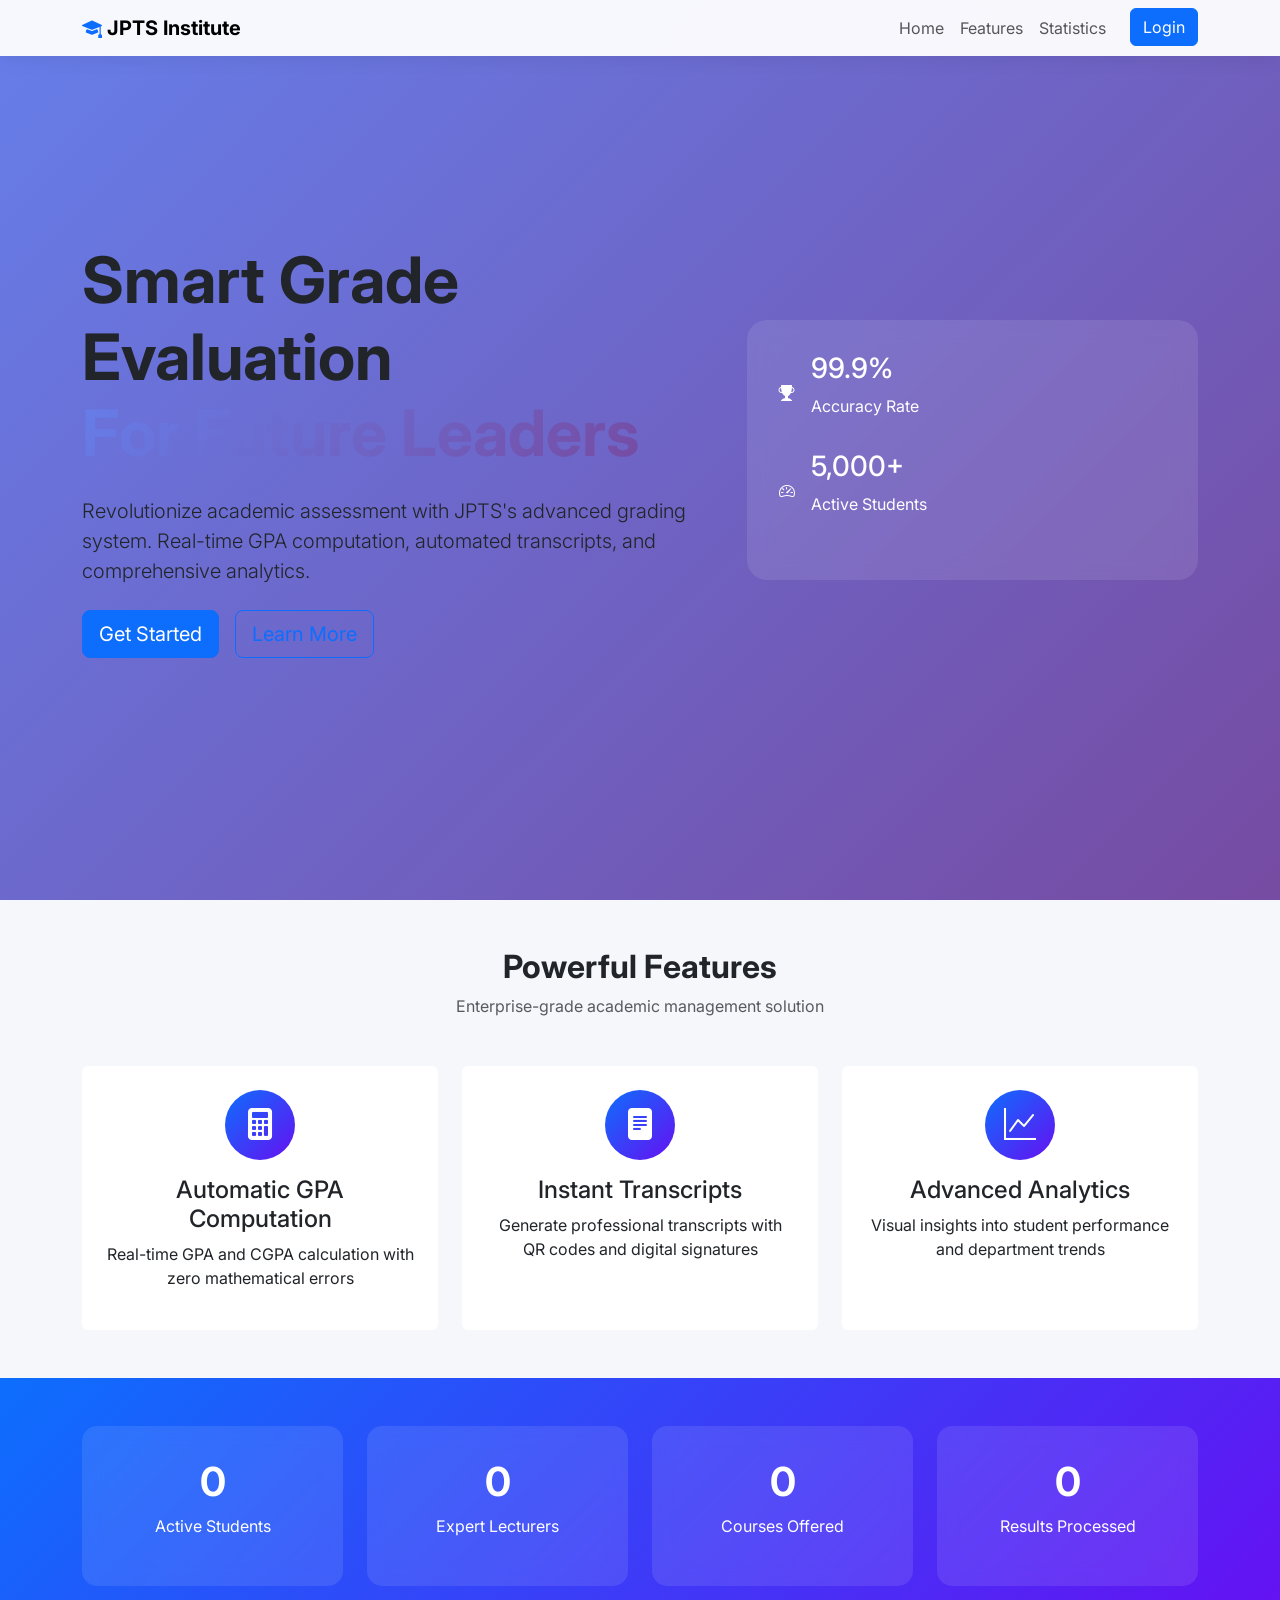
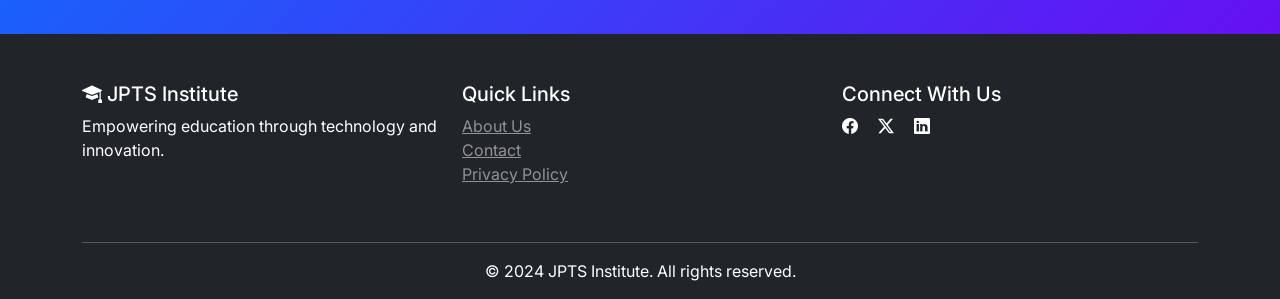
==== index.html @ 9be3a0a1 "grade evaluation System" ====
<!-- index.html - Landing Page -->
<!DOCTYPE html>
<html lang="en">
<head>
    <meta charset="UTF-8">
    <meta name="viewport" content="width=device-width, initial-scale=1.0, user-scalable=yes">
    <title>JPTS Institute | Academic Excellence</title>
    <link href="https://cdn.jsdelivr.net/npm/bootstrap@5.3.0/dist/css/bootstrap.min.css" rel="stylesheet">
    <link rel="stylesheet" href="https://cdn.jsdelivr.net/npm/bootstrap-icons@1.11.1/font/bootstrap-icons.css">
    <link href="https://fonts.googleapis.com/css2?family=Inter:wght@300;400;500;600;700;800&display=swap" rel="stylesheet">
    <link rel="stylesheet" href="assets/css/style.css">
</head>
<body>
    <!-- Navigation -->
    <nav class="navbar navbar-expand-lg fixed-top glass-nav">
        <div class="container">
            <a class="navbar-brand" href="index.html">
                <i class="bi bi-mortarboard-fill text-primary"></i>
                <span class="fw-bold">JPTS Institute</span>
            </a>
            <button class="navbar-toggler" type="button" data-bs-toggle="collapse" data-bs-target="#navbarNav">
                <span class="navbar-toggler-icon"></span>
            </button>
            <div class="collapse navbar-collapse" id="navbarNav">
                <ul class="navbar-nav ms-auto">
                    <li class="nav-item"><a class="nav-link" href="#home">Home</a></li>
                    <li class="nav-item"><a class="nav-link" href="#features">Features</a></li>
                    <li class="nav-item"><a class="nav-link" href="#stats">Statistics</a></li>
                    <li class="nav-item"><a class="btn btn-primary ms-lg-3" href="login.html">Login</a></li>
                </ul>
            </div>
        </div>
    </nav>

    <!-- Hero Section -->
    <section id="home" class="hero-section">
        <div class="container">
            <div class="row min-vh-100 align-items-center">
                <div class="col-lg-7 fade-in-up">
                    <h1 class="display-3 fw-bold mb-4">Smart Grade Evaluation<br><span class="text-gradient">For Future Leaders</span></h1>
                    <p class="lead mb-4">Revolutionize academic assessment with JPTS's advanced grading system. Real-time GPA computation, automated transcripts, and comprehensive analytics.</p>
                    <div class="d-flex gap-3">
                        <a href="login.html" class="btn btn-primary btn-lg">Get Started</a>
                        <button class="btn btn-outline-primary btn-lg" onclick="scrollToFeatures()">Learn More</button>
                    </div>
                </div>
                <div class="col-lg-5 fade-in-up">
                    <div class="hero-stats-card">
                        <div class="stat-item">
                            <i class="bi bi-trophy-fill"></i>
                            <div>
                                <h3>99.9%</h3>
                                <p>Accuracy Rate</p>
                            </div>
                        </div>
                        <div class="stat-item">
                            <i class="bi bi-speedometer2"></i>
                            <div>
                                <h3>5,000+</h3>
                                <p>Active Students</p>
                            </div>
                        </div>
                    </div>
                </div>
            </div>
        </div>
    </section>

    <!-- Features Section -->
    <section id="features" class="features-section py-5">
        <div class="container">
            <div class="text-center mb-5">
                <h2 class="fw-bold">Powerful Features</h2>
                <p class="text-muted">Enterprise-grade academic management solution</p>
            </div>
            <div class="row g-4">
                <div class="col-md-4 feature-card">
                    <div class="card h-100 border-0 shadow-hover">
                        <div class="card-body text-center p-4">
                            <div class="feature-icon"><i class="bi bi-calculator-fill"></i></div>
                            <h4>Automatic GPA Computation</h4>
                            <p>Real-time GPA and CGPA calculation with zero mathematical errors</p>
                        </div>
                    </div>
                </div>
                <div class="col-md-4 feature-card">
                    <div class="card h-100 border-0 shadow-hover">
                        <div class="card-body text-center p-4">
                            <div class="feature-icon"><i class="bi bi-file-text-fill"></i></div>
                            <h4>Instant Transcripts</h4>
                            <p>Generate professional transcripts with QR codes and digital signatures</p>
                        </div>
                    </div>
                </div>
                <div class="col-md-4 feature-card">
                    <div class="card h-100 border-0 shadow-hover">
                        <div class="card-body text-center p-4">
                            <div class="feature-icon"><i class="bi bi-graph-up"></i></div>
                            <h4>Advanced Analytics</h4>
                            <p>Visual insights into student performance and department trends</p>
                        </div>
                    </div>
                </div>
            </div>
        </div>
    </section>

    <!-- Statistics Section -->
    <section id="stats" class="stats-section py-5">
        <div class="container">
            <div class="row g-4 text-center">
                <div class="col-md-3">
                    <div class="stat-card">
                        <h3 class="counter" data-target="5000">0</h3>
                        <p>Active Students</p>
                    </div>
                </div>
                <div class="col-md-3">
                    <div class="stat-card">
                        <h3 class="counter" data-target="150">0</h3>
                        <p>Expert Lecturers</p>
                    </div>
                </div>
                <div class="col-md-3">
                    <div class="stat-card">
                        <h3 class="counter" data-target="200">0</h3>
                        <p>Courses Offered</p>
                    </div>
                </div>
                <div class="col-md-3">
                    <div class="stat-card">
                        <h3 class="counter" data-target="15000">0</h3>
                        <p>Results Processed</p>
                    </div>
                </div>
            </div>
        </div>
    </section>

    <!-- Footer -->
    <footer class="footer bg-dark text-white pt-5 pb-3">
        <div class="container">
            <div class="row">
                <div class="col-md-4 mb-4">
                    <h5><i class="bi bi-mortarboard-fill"></i> JPTS Institute</h5>
                    <p>Empowering education through technology and innovation.</p>
                </div>
                <div class="col-md-4 mb-4">
                    <h5>Quick Links</h5>
                    <ul class="list-unstyled">
                        <li><a href="#" class="text-white-50">About Us</a></li>
                        <li><a href="#" class="text-white-50">Contact</a></li>
                        <li><a href="#" class="text-white-50">Privacy Policy</a></li>
                    </ul>
                </div>
                <div class="col-md-4 mb-4">
                    <h5>Connect With Us</h5>
                    <div class="social-icons">
                        <a href="#" class="text-white me-3"><i class="bi bi-facebook"></i></a>
                        <a href="#" class="text-white me-3"><i class="bi bi-twitter-x"></i></a>
                        <a href="#" class="text-white me-3"><i class="bi bi-linkedin"></i></a>
                    </div>
                </div>
            </div>
            <hr class="bg-white-50">
            <div class="text-center">
                <p class="mb-0">&copy; 2024 JPTS Institute. All rights reserved.</p>
            </div>
        </div>
    </footer>

    <script src="https://cdn.jsdelivr.net/npm/bootstrap@5.3.0/dist/js/bootstrap.bundle.min.js"></script>
    <script src="assets/js/storage.js"></script>
    <script src="assets/js/app.js"></script>
</body>
</html>
---- assets/css/style.css ----
/* assets/css/style.css */
:root {
    --primary-color: #0d6efd;
    --secondary-color: #6610f2;
    --accent-color: #20c997;
    --danger-color: #dc3545;
    --bg-light: #f5f7fb;
    --card-bg: #ffffff;
    --text-primary: #212529;
    --text-muted: #6c757d;
    --sidebar-width: 260px;
    --sidebar-collapsed-width: 70px;
    --transition-speed: 0.3s;
}

[data-theme="dark"] {
    --bg-light: #1a1a2e;
    --card-bg: #16213e;
    --text-primary: #ffffff;
    --text-muted: #a0a0a0;
}

* {
    margin: 0;
    padding: 0;
    box-sizing: border-box;
}

body {
    font-family: 'Inter', sans-serif;
    background: var(--bg-light);
    color: var(--text-primary);
    transition: background var(--transition-speed);
}

/* Glassmorphism */
.glass-nav {
    background: rgba(255, 255, 255, 0.95);
    backdrop-filter: blur(10px);
    box-shadow: 0 2px 20px rgba(0, 0, 0, 0.08);
}

[data-theme="dark"] .glass-nav {
    background: rgba(22, 33, 62, 0.95);
}

/* Hero Section */
.hero-section {
    position: relative;
    overflow: hidden;
    background: linear-gradient(135deg, #667eea 0%, #764ba2 100%);
    min-height: 100vh;
    display: flex;
    align-items: center;
}

.text-gradient {
    background: linear-gradient(135deg, #667eea 0%, #764ba2 100%);
    -webkit-background-clip: text;
    -webkit-text-fill-color: transparent;
    background-clip: text;
}

.hero-stats-card {
    background: rgba(255, 255, 255, 0.1);
    backdrop-filter: blur(10px);
    border-radius: 20px;
    padding: 2rem;
}

.stat-item {
    display: flex;
    align-items: center;
    gap: 1rem;
    margin-bottom: 1rem;
    color: white;
}

/* Feature Cards */
.feature-card {
    opacity: 0;
    transform: translateY(30px);
    animation: fadeInUp 0.6s forwards;
}

.feature-card:nth-child(1) { animation-delay: 0.1s; }
.feature-card:nth-child(2) { animation-delay: 0.2s; }
.feature-card:nth-child(3) { animation-delay: 0.3s; }

@keyframes fadeInUp {
    to {
        opacity: 1;
        transform: translateY(0);
    }
}

.feature-icon {
    width: 70px;
    height: 70px;
    margin: 0 auto 1rem;
    background: linear-gradient(135deg, var(--primary-color), var(--secondary-color));
    border-radius: 50%;
    display: flex;
    align-items: center;
    justify-content: center;
}

.feature-icon i {
    font-size: 2rem;
    color: white;
}

.shadow-hover {
    transition: transform 0.3s, box-shadow 0.3s;
}

.shadow-hover:hover {
    transform: translateY(-5px);
    box-shadow: 0 10px 30px rgba(0, 0, 0, 0.15);
}

/* Statistics */
.stats-section {
    background: linear-gradient(135deg, var(--primary-color), var(--secondary-color));
    color: white;
}

.stat-card {
    text-align: center;
    padding: 2rem;
    background: rgba(255, 255, 255, 0.1);
    border-radius: 15px;
    backdrop-filter: blur(10px);
}

.stat-card h3 {
    font-size: 2.5rem;
    font-weight: bold;
    margin-bottom: 0.5rem;
}

/* Auth Pages */
.auth-body {
    background: linear-gradient(135deg, #667eea 0%, #764ba2 100%);
    min-height: 100vh;
    display: flex;
    align-items: center;
    justify-content: center;
}

.auth-container {
    width: 100%;
    max-width: 450px;
    padding: 1rem;
    animation: fadeInUp 0.6s;
}

/* Dashboard Layout */
.dashboard-wrapper {
    display: flex;
    min-height: 100vh;
}

.sidebar {
    width: var(--sidebar-width);
    background: var(--card-bg);
    box-shadow: 2px 0 10px rgba(0, 0, 0, 0.05);
    transition: width var(--transition-speed);
    position: fixed;
    height: 100vh;
    overflow-y: auto;
    z-index: 1000;
}

.sidebar.collapsed {
    width: var(--sidebar-collapsed-width);
}

.sidebar-header {
    padding: 1.5rem;
    text-align: center;
    border-bottom: 1px solid rgba(0, 0, 0, 0.1);
}

.sidebar-nav {
    list-style: none;
    padding: 1rem 0;
}

.sidebar-nav .nav-link {
    display: flex;
    align-items: center;
    padding: 0.75rem 1.5rem;
    color: var(--text-primary);
    text-decoration: none;
    transition: all 0.3s;
}

.sidebar-nav .nav-link i {
    width: 24px;
    margin-right: 12px;
}

.sidebar-nav .nav-link:hover,
.sidebar-nav .nav-link.active {
    background: linear-gradient(90deg, rgba(13, 110, 253, 0.1), transparent);
    color: var(--primary-color);
}

.sidebar.collapsed .sidebar-nav .nav-link span {
    display: none;
}

.main-content {
    flex: 1;
    margin-left: var(--sidebar-width);
    transition: margin-left var(--transition-speed);
}

.sidebar.collapsed + .main-content {
    margin-left: var(--sidebar-collapsed-width);
}

.topbar {
    position: sticky;
    top: 0;
    padding: 1rem 2rem;
    background: var(--card-bg);
    box-shadow: 0 2px 10px rgba(0, 0, 0, 0.05);
    z-index: 999;
}

.sidebar-toggle {
    background: none;
    border: none;
    font-size: 1.5rem;
    cursor: pointer;
    color: var(--text-primary);
}

/* Cards */
.dashboard-card {
    background: var(--card-bg);
    border-radius: 15px;
    padding: 1.5rem;
    margin-bottom: 1rem;
    box-shadow: 0 2px 10px rgba(0, 0, 0, 0.05);
    transition: transform 0.3s;
}

.dashboard-card:hover {
    transform: translateY(-5px);
}

.stat-card-dashboard {
    text-align: center;
    padding: 1.5rem;
}

.stat-value {
    font-size: 2rem;
    font-weight: bold;
    color: var(--primary-color);
}

/* Tables */
.table-responsive {
    background: var(--card-bg);
    border-radius: 15px;
    padding: 1rem;
}

.table {
    margin-bottom: 0;
}

.table th {
    border-top: none;
    font-weight: 600;
    color: var(--text-muted);
}

/* Notifications */
.notification-badge {
    position: absolute;
    top: -5px;
    right: -5px;
    background: var(--danger-color);
    color: white;
    border-radius: 50%;
    padding: 2px 6px;
    font-size: 10px;
}

.notifications-dropdown {
    width: 300px;
    max-height: 400px;
    overflow-y: auto;
}

/* Animations */
@keyframes slideIn {
    from {
        opacity: 0;
        transform: translateX(-20px);
    }
    to {
        opacity: 1;
        transform: translateX(0);
    }
}

.fade-in {
    animation: fadeIn 0.5s;
}

@keyframes fadeIn {
    from { opacity: 0; }
    to { opacity: 1; }
}

/* Responsive */
@media (max-width: 768px) {
    .sidebar {
        transform: translateX(-100%);
    }
    
    .sidebar.show {
        transform: translateX(0);
    }
    
    .main-content {
        margin-left: 0;
    }
    
    .hero-section h1 {
        font-size: 2rem;
    }
}

/* Print Styles */
@media print {
    .sidebar, .topbar, .card-footer, .btn {
        display: none !important;
    }
    
    .main-content {
        margin-left: 0;
        padding: 0;
    }
    
    .card {
        box-shadow: none;
        border: none;
    }
}

/* Loading Spinner */
.spinner-overlay {
    position: fixed;
    top: 0;
    left: 0;
    width: 100%;
    height: 100%;
    background: rgba(0, 0, 0, 0.5);
    display: flex;
    align-items: center;
    justify-content: center;
    z-index: 9999;
}

/* Toast Notifications */
.toast-container {
    position: fixed;
    top: 20px;
    right: 20px;
    z-index: 9999;
}

.custom-toast {
    background: white;
    border-radius: 10px;
    padding: 1rem;
    margin-bottom: 0.5rem;
    box-shadow: 0 5px 15px rgba(0, 0, 0, 0.2);
    animation: slideInRight 0.3s;
}

@keyframes slideInRight {
    from {
        transform: translateX(100%);
        opacity: 0;
    }
    to {
        transform: translateX(0);
        opacity: 1;
    }
}
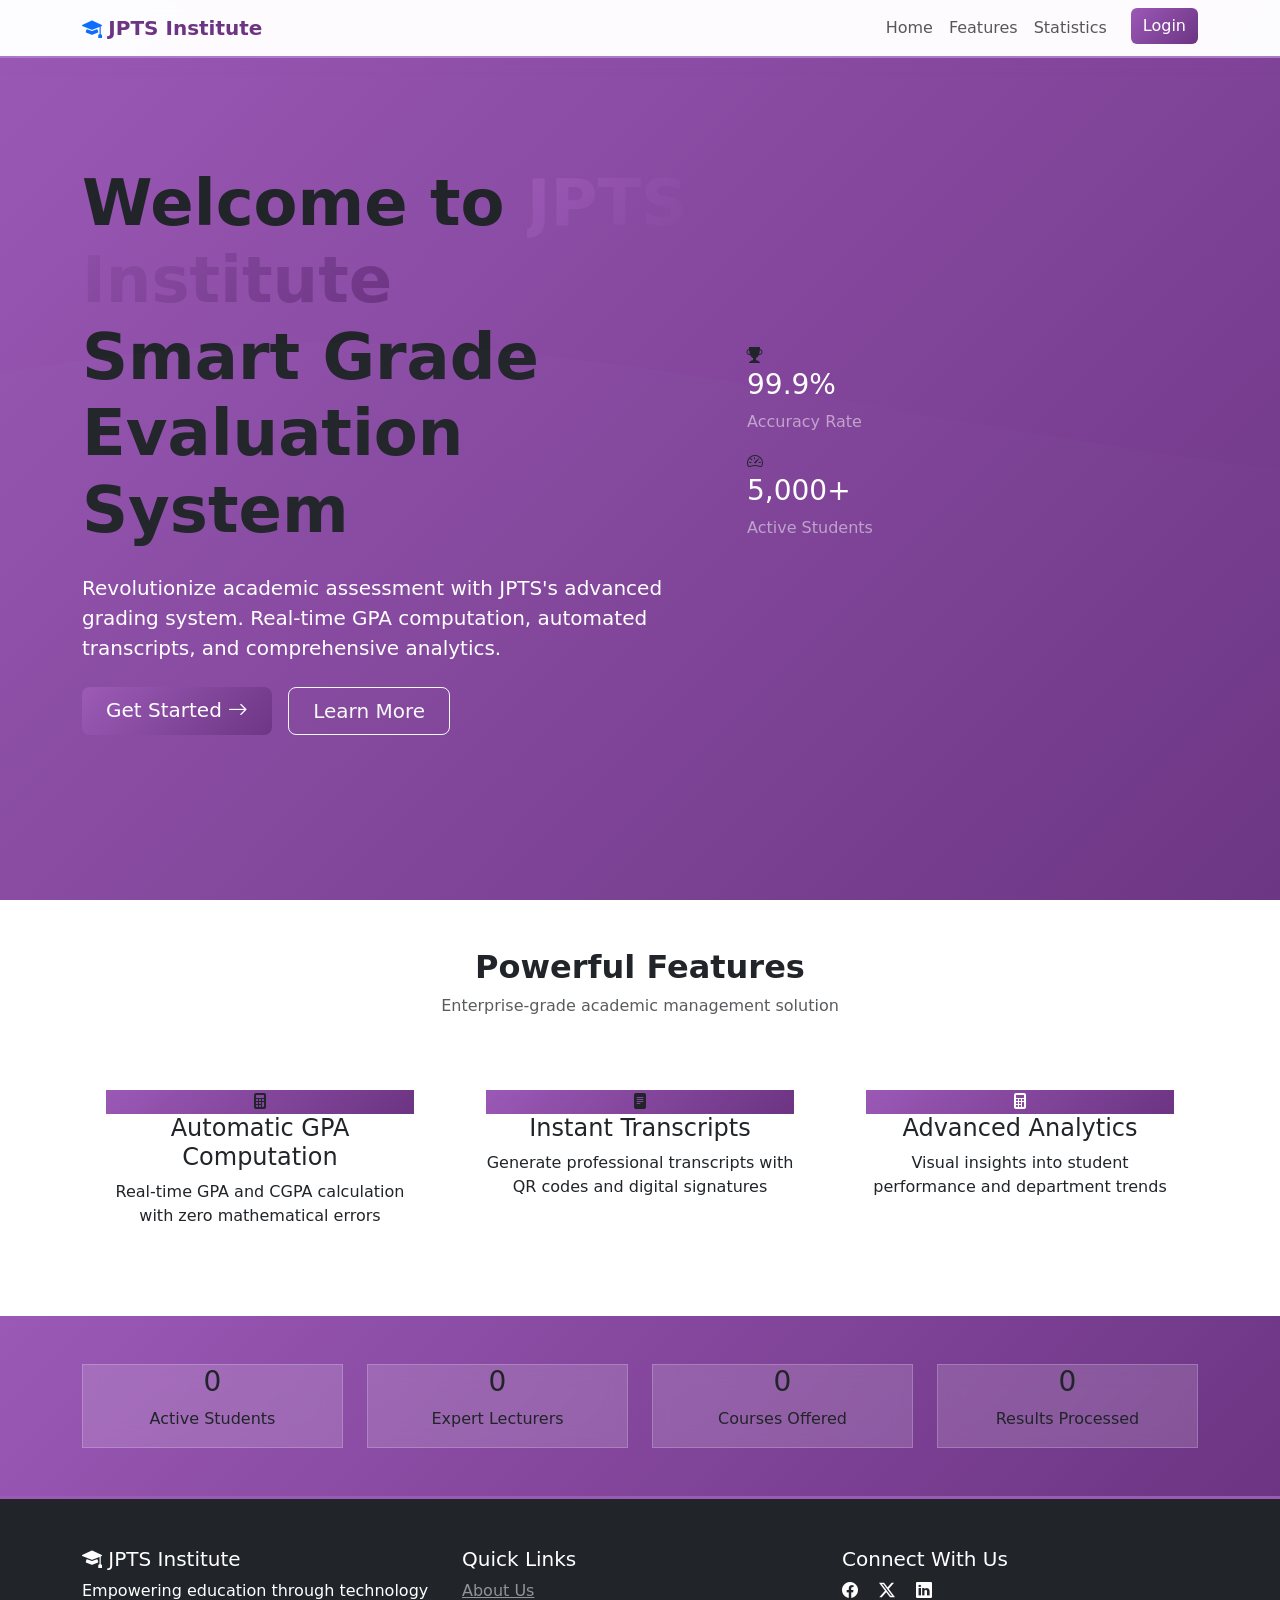
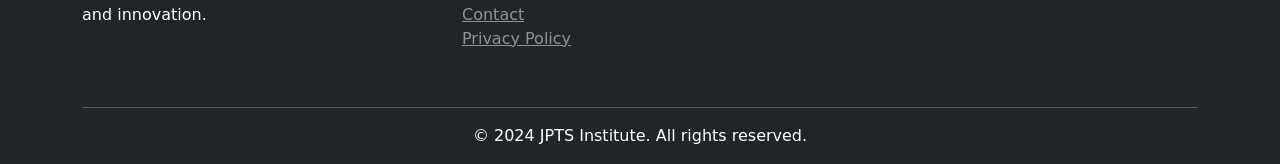
==== commit b43f56b9: "fixed authentication auto logout" ====
--- a/index.html
+++ b/index.html
@@ -4,6 +4,10 @@
 <head>
     <meta charset="UTF-8">
     <meta name="viewport" content="width=device-width, initial-scale=1.0, user-scalable=yes">
+    <!-- Prevent bfcache issues -->
+    <meta http-equiv="Cache-Control" content="no-cache, no-store, must-revalidate">
+    <meta http-equiv="Pragma" content="no-cache">
+    <meta http-equiv="Expires" content="0">
     <title>JPTS Institute | Academic Excellence</title>
     <link href="https://cdn.jsdelivr.net/npm/bootstrap@5.3.0/dist/css/bootstrap.min.css" rel="stylesheet">
     <link rel="stylesheet" href="https://cdn.jsdelivr.net/npm/bootstrap-icons@1.11.1/font/bootstrap-icons.css">
@@ -37,11 +41,11 @@
         <div class="container">
             <div class="row min-vh-100 align-items-center">
                 <div class="col-lg-7 fade-in-up">
-                    <h1 class="display-3 fw-bold mb-4">Smart Grade Evaluation<br><span class="text-gradient">For Future Leaders</span></h1>
-                    <p class="lead mb-4">Revolutionize academic assessment with JPTS's advanced grading system. Real-time GPA computation, automated transcripts, and comprehensive analytics.</p>
+                    <h1 class="display-3 fw-bold mb-4">Welcome to <span class="text-gradient">JPTS Institute</span><br>Smart Grade Evaluation System</h1>
+                    <p class="lead mb-4 text-white">Revolutionize academic assessment with JPTS's advanced grading system. Real-time GPA computation, automated transcripts, and comprehensive analytics.</p>
                     <div class="d-flex gap-3">
-                        <a href="login.html" class="btn btn-primary btn-lg">Get Started</a>
-                        <button class="btn btn-outline-primary btn-lg" onclick="scrollToFeatures()">Learn More</button>
+                        <a href="login.html" class="btn btn-primary btn-lg px-4">Get Started <i class="bi bi-arrow-right"></i></a>
+                        <button class="btn btn-outline-light btn-lg px-4" onclick="scrollToFeatures()">Learn More</button>
                     </div>
                 </div>
                 <div class="col-lg-5 fade-in-up">
@@ -49,15 +53,15 @@
                         <div class="stat-item">
                             <i class="bi bi-trophy-fill"></i>
                             <div>
-                                <h3>99.9%</h3>
-                                <p>Accuracy Rate</p>
+                                <h3 class="text-white">99.9%</h3>
+                                <p class="text-white-50">Accuracy Rate</p>
                             </div>
                         </div>
                         <div class="stat-item">
                             <i class="bi bi-speedometer2"></i>
                             <div>
-                                <h3>5,000+</h3>
-                                <p>Active Students</p>
+                                <h3 class="text-white">5,000+</h3>
+                                <p class="text-white-50">Active Students</p>
                             </div>
                         </div>
                     </div>
@@ -65,6 +69,7 @@
             </div>
         </div>
     </section>
+
 
     <!-- Features Section -->
     <section id="features" class="features-section py-5">
@@ -95,7 +100,9 @@
                 <div class="col-md-4 feature-card">
                     <div class="card h-100 border-0 shadow-hover">
                         <div class="card-body text-center p-4">
-                            <div class="feature-icon"><i class="bi bi-graph-up"></i></div>
+                            <div class="feature-icon">
+                                <i class="bi bi-calculator-fill text-white"></i>
+                            </div>
                             <h4>Advanced Analytics</h4>
                             <p>Visual insights into student performance and department trends</p>
                         </div>
--- a/assets/css/style.css
+++ b/assets/css/style.css
@@ -1,398 +1,249 @@
-/* assets/css/style.css */
+/* assets/css/style.css - UPDATED with Purple/Lilac theme */
 :root {
-    --primary-color: #0d6efd;
-    --secondary-color: #6610f2;
-    --accent-color: #20c997;
-    --danger-color: #dc3545;
-    --bg-light: #f5f7fb;
+    /* School Colors: Purple/Lilac Primary */
+    --primary-color: #9b59b6;  /* Rich purple */
+    --primary-light: #af7ac5;   /* Light lilac */
+    --primary-dark: #6c3483;    /* Deep purple */
+    --secondary-color: #8e44ad; /* Medium purple */
+    --accent-color: #d2b4de;    /* Soft lilac */
+    --danger-color: #e74c3c;
+    --success-color: #2ecc71;
+    --warning-color: #f39c12;
+    --info-color: #3498db;
+    
+    /* School Colors: White & Black */
+    --bg-light: #ffffff;        /* White background */
+    --bg-dark: #000000;         /* Black for accents */
     --card-bg: #ffffff;
-    --text-primary: #212529;
-    --text-muted: #6c757d;
+    --text-primary: #2c3e50;    /* Dark gray (almost black) */
+    --text-muted: #7f8c8d;
+    --text-light: #ffffff;
+    
     --sidebar-width: 260px;
     --sidebar-collapsed-width: 70px;
     --transition-speed: 0.3s;
+    
+    /* Purple gradient */
+    --gradient-primary: linear-gradient(135deg, #9b59b6 0%, #6c3483 100%);
+    --gradient-lilac: linear-gradient(135deg, #af7ac5 0%, #9b59b6 100%);
 }
 
 [data-theme="dark"] {
-    --bg-light: #1a1a2e;
-    --card-bg: #16213e;
+    --bg-light: #1a1a1a;        /* Dark background */
+    --card-bg: #2d2d2d;
     --text-primary: #ffffff;
-    --text-muted: #a0a0a0;
-}
-
-* {
-    margin: 0;
-    padding: 0;
-    box-sizing: border-box;
-}
-
-body {
-    font-family: 'Inter', sans-serif;
-    background: var(--bg-light);
-    color: var(--text-primary);
-    transition: background var(--transition-speed);
-}
-
-/* Glassmorphism */
-.glass-nav {
-    background: rgba(255, 255, 255, 0.95);
-    backdrop-filter: blur(10px);
-    box-shadow: 0 2px 20px rgba(0, 0, 0, 0.08);
-}
-
-[data-theme="dark"] .glass-nav {
-    background: rgba(22, 33, 62, 0.95);
-}
-
-/* Hero Section */
-.hero-section {
-    position: relative;
-    overflow: hidden;
-    background: linear-gradient(135deg, #667eea 0%, #764ba2 100%);
-    min-height: 100vh;
-    display: flex;
-    align-items: center;
-}
-
+    --text-muted: #bdc3c7;
+    --primary-color: #bb8fce;   /* Lighter purple for dark mode */
+    --primary-dark: #9b59b6;
+}
+
+/* Gradient text for hero */
 .text-gradient {
-    background: linear-gradient(135deg, #667eea 0%, #764ba2 100%);
+    background: var(--gradient-primary);
     -webkit-background-clip: text;
     -webkit-text-fill-color: transparent;
     background-clip: text;
 }
 
-.hero-stats-card {
-    background: rgba(255, 255, 255, 0.1);
+/* Navigation with purple theme */
+.glass-nav {
+    background: rgba(255, 255, 255, 0.98);
     backdrop-filter: blur(10px);
-    border-radius: 20px;
-    padding: 2rem;
-}
-
-.stat-item {
-    display: flex;
-    align-items: center;
-    gap: 1rem;
-    margin-bottom: 1rem;
-    color: white;
-}
-
-/* Feature Cards */
-.feature-card {
-    opacity: 0;
-    transform: translateY(30px);
-    animation: fadeInUp 0.6s forwards;
-}
-
-.feature-card:nth-child(1) { animation-delay: 0.1s; }
-.feature-card:nth-child(2) { animation-delay: 0.2s; }
-.feature-card:nth-child(3) { animation-delay: 0.3s; }
-
-@keyframes fadeInUp {
-    to {
-        opacity: 1;
-        transform: translateY(0);
-    }
-}
-
+    box-shadow: 0 2px 20px rgba(155, 89, 182, 0.1);
+    border-bottom: 2px solid var(--primary-light);
+}
+
+[data-theme="dark"] .glass-nav {
+    background: rgba(26, 26, 26, 0.98);
+}
+
+.navbar-brand {
+    color: var(--primary-dark) !important;
+}
+
+.navbar-brand i {
+    color: var(--primary-color);
+}
+
+/* Hero Section with purple gradient */
+.hero-section {
+    background: var(--gradient-primary);
+    position: relative;
+    overflow: hidden;
+}
+
+.hero-section::before {
+    content: '';
+    position: absolute;
+    top: 0;
+    left: 0;
+    right: 0;
+    bottom: 0;
+    background: url('data:image/svg+xml,<svg xmlns="http://www.w3.org/2000/svg" viewBox="0 0 1440 320"><path fill="rgba(255,255,255,0.1)" d="M0,96L48,112C96,128,192,160,288,160C384,160,480,128,576,122.7C672,117,768,139,864,154.7C960,171,1056,181,1152,165.3C1248,149,1344,107,1392,85.3L1440,64L1440,320L1392,320C1344,320,1248,320,1152,320C1056,320,960,320,864,320C768,320,672,320,576,320C480,320,384,320,288,320C192,320,96,320,48,320L0,320Z"></path></svg>') no-repeat bottom;
+    background-size: cover;
+    opacity: 0.1;
+}
+
+/* Buttons with purple theme */
+.btn-primary {
+    background: var(--gradient-primary);
+    border: none;
+    transition: transform 0.3s, box-shadow 0.3s;
+}
+
+.btn-primary:hover {
+    transform: translateY(-2px);
+    box-shadow: 0 5px 15px rgba(155, 89, 182, 0.4);
+    background: var(--gradient-lilac);
+}
+
+.btn-outline-primary {
+    border-color: var(--primary-color);
+    color: var(--primary-color);
+}
+
+.btn-outline-primary:hover {
+    background: var(--primary-color);
+    border-color: var(--primary-color);
+}
+
+/* Feature icons with purple gradient */
 .feature-icon {
-    width: 70px;
-    height: 70px;
-    margin: 0 auto 1rem;
-    background: linear-gradient(135deg, var(--primary-color), var(--secondary-color));
-    border-radius: 50%;
-    display: flex;
-    align-items: center;
-    justify-content: center;
-}
-
-.feature-icon i {
-    font-size: 2rem;
-    color: white;
-}
-
-.shadow-hover {
-    transition: transform 0.3s, box-shadow 0.3s;
-}
-
-.shadow-hover:hover {
-    transform: translateY(-5px);
-    box-shadow: 0 10px 30px rgba(0, 0, 0, 0.15);
-}
-
-/* Statistics */
+    background: var(--gradient-primary);
+}
+
+/* Stat cards with purple theme */
 .stats-section {
-    background: linear-gradient(135deg, var(--primary-color), var(--secondary-color));
-    color: white;
+    background: var(--gradient-primary);
 }
 
 .stat-card {
-    text-align: center;
-    padding: 2rem;
-    background: rgba(255, 255, 255, 0.1);
-    border-radius: 15px;
+    background: rgba(255, 255, 255, 0.15);
     backdrop-filter: blur(10px);
-}
-
-.stat-card h3 {
-    font-size: 2.5rem;
-    font-weight: bold;
-    margin-bottom: 0.5rem;
-}
-
-/* Auth Pages */
-.auth-body {
-    background: linear-gradient(135deg, #667eea 0%, #764ba2 100%);
-    min-height: 100vh;
-    display: flex;
-    align-items: center;
-    justify-content: center;
-}
-
-.auth-container {
-    width: 100%;
-    max-width: 450px;
-    padding: 1rem;
-    animation: fadeInUp 0.6s;
-}
-
-/* Dashboard Layout */
-.dashboard-wrapper {
-    display: flex;
-    min-height: 100vh;
-}
-
+    border: 1px solid rgba(255, 255, 255, 0.2);
+}
+
+/* Dashboard sidebar with purple accents */
 .sidebar {
-    width: var(--sidebar-width);
     background: var(--card-bg);
-    box-shadow: 2px 0 10px rgba(0, 0, 0, 0.05);
-    transition: width var(--transition-speed);
-    position: fixed;
-    height: 100vh;
-    overflow-y: auto;
-    z-index: 1000;
-}
-
-.sidebar.collapsed {
-    width: var(--sidebar-collapsed-width);
-}
-
-.sidebar-header {
-    padding: 1.5rem;
-    text-align: center;
-    border-bottom: 1px solid rgba(0, 0, 0, 0.1);
-}
-
-.sidebar-nav {
-    list-style: none;
-    padding: 1rem 0;
-}
-
-.sidebar-nav .nav-link {
-    display: flex;
-    align-items: center;
-    padding: 0.75rem 1.5rem;
-    color: var(--text-primary);
-    text-decoration: none;
-    transition: all 0.3s;
-}
-
-.sidebar-nav .nav-link i {
-    width: 24px;
-    margin-right: 12px;
+    border-right: 1px solid rgba(155, 89, 182, 0.2);
 }
 
 .sidebar-nav .nav-link:hover,
 .sidebar-nav .nav-link.active {
-    background: linear-gradient(90deg, rgba(13, 110, 253, 0.1), transparent);
-    color: var(--primary-color);
-}
-
-.sidebar.collapsed .sidebar-nav .nav-link span {
-    display: none;
-}
-
-.main-content {
-    flex: 1;
-    margin-left: var(--sidebar-width);
-    transition: margin-left var(--transition-speed);
-}
-
-.sidebar.collapsed + .main-content {
-    margin-left: var(--sidebar-collapsed-width);
-}
-
-.topbar {
-    position: sticky;
-    top: 0;
-    padding: 1rem 2rem;
-    background: var(--card-bg);
-    box-shadow: 0 2px 10px rgba(0, 0, 0, 0.05);
-    z-index: 999;
-}
-
-.sidebar-toggle {
-    background: none;
-    border: none;
-    font-size: 1.5rem;
-    cursor: pointer;
-    color: var(--text-primary);
-}
-
-/* Cards */
+    background: linear-gradient(90deg, rgba(155, 89, 182, 0.1), transparent);
+    color: var(--primary-color);
+    border-left: 3px solid var(--primary-color);
+}
+
+/* Dashboard cards with purple hover */
 .dashboard-card {
     background: var(--card-bg);
     border-radius: 15px;
-    padding: 1.5rem;
-    margin-bottom: 1rem;
-    box-shadow: 0 2px 10px rgba(0, 0, 0, 0.05);
-    transition: transform 0.3s;
+    border: 1px solid rgba(155, 89, 182, 0.1);
+    transition: transform 0.3s, box-shadow 0.3s;
 }
 
 .dashboard-card:hover {
     transform: translateY(-5px);
-}
-
-.stat-card-dashboard {
-    text-align: center;
-    padding: 1.5rem;
+    box-shadow: 0 10px 30px rgba(155, 89, 182, 0.15);
+    border-color: var(--primary-light);
 }
 
 .stat-value {
-    font-size: 2rem;
-    font-weight: bold;
-    color: var(--primary-color);
-}
-
-/* Tables */
-.table-responsive {
-    background: var(--card-bg);
-    border-radius: 15px;
-    padding: 1rem;
-}
-
-.table {
-    margin-bottom: 0;
-}
-
+    color: var(--primary-color);
+}
+
+/* Auth container with purple theme */
+.auth-body {
+    background: var(--gradient-primary);
+}
+
+.auth-container .card {
+    border-top: 4px solid var(--primary-color);
+}
+
+/* Tables with purple accents */
 .table th {
-    border-top: none;
-    font-weight: 600;
-    color: var(--text-muted);
-}
-
-/* Notifications */
+    color: var(--primary-dark);
+    border-bottom: 2px solid var(--primary-light);
+}
+
+.table-hover tbody tr:hover {
+    background-color: rgba(155, 89, 182, 0.05);
+}
+
+/* Sidebar toggle button */
+.sidebar-toggle {
+    color: var(--primary-color);
+}
+
+.sidebar-toggle:hover {
+    color: var(--primary-dark);
+}
+
+/* Notification badge */
 .notification-badge {
-    position: absolute;
-    top: -5px;
-    right: -5px;
-    background: var(--danger-color);
+    background: var(--gradient-primary);
+}
+
+/* Modal headers */
+.modal-header {
+    background: var(--gradient-primary);
     color: white;
-    border-radius: 50%;
-    padding: 2px 6px;
-    font-size: 10px;
-}
-
-.notifications-dropdown {
-    width: 300px;
-    max-height: 400px;
-    overflow-y: auto;
-}
-
-/* Animations */
-@keyframes slideIn {
-    from {
-        opacity: 0;
-        transform: translateX(-20px);
-    }
-    to {
-        opacity: 1;
-        transform: translateX(0);
-    }
-}
-
-.fade-in {
-    animation: fadeIn 0.5s;
-}
-
-@keyframes fadeIn {
-    from { opacity: 0; }
-    to { opacity: 1; }
-}
-
-/* Responsive */
+    border-bottom: none;
+}
+
+.modal-header .btn-close {
+    filter: brightness(0) invert(1);
+}
+
+/* Custom purple scrollbar */
+::-webkit-scrollbar {
+    width: 8px;
+}
+
+::-webkit-scrollbar-track {
+    background: var(--bg-light);
+}
+
+::-webkit-scrollbar-thumb {
+    background: var(--primary-light);
+    border-radius: 4px;
+}
+
+::-webkit-scrollbar-thumb:hover {
+    background: var(--primary-color);
+}
+
+/* Loading spinner with purple */
+.spinner-border {
+    color: var(--primary-color) !important;
+}
+
+/* Form inputs focus */
+.form-control:focus,
+.form-select:focus {
+    border-color: var(--primary-light);
+    box-shadow: 0 0 0 0.2rem rgba(155, 89, 182, 0.25);
+}
+
+/* Pagination active */
+.page-item.active .page-link {
+    background: var(--gradient-primary);
+    border-color: var(--primary-color);
+}
+
+/* Footer with purple top border */
+.footer {
+    border-top: 3px solid var(--primary-color);
+}
+
+/* Responsive fixes for mobile */
 @media (max-width: 768px) {
     .sidebar {
-        transform: translateX(-100%);
-    }
-    
-    .sidebar.show {
-        transform: translateX(0);
-    }
-    
-    .main-content {
-        margin-left: 0;
-    }
-    
-    .hero-section h1 {
-        font-size: 2rem;
-    }
-}
-
-/* Print Styles */
-@media print {
-    .sidebar, .topbar, .card-footer, .btn {
-        display: none !important;
-    }
-    
-    .main-content {
-        margin-left: 0;
-        padding: 0;
-    }
-    
-    .card {
-        box-shadow: none;
-        border: none;
-    }
-}
-
-/* Loading Spinner */
-.spinner-overlay {
-    position: fixed;
-    top: 0;
-    left: 0;
-    width: 100%;
-    height: 100%;
-    background: rgba(0, 0, 0, 0.5);
-    display: flex;
-    align-items: center;
-    justify-content: center;
-    z-index: 9999;
-}
-
-/* Toast Notifications */
-.toast-container {
-    position: fixed;
-    top: 20px;
-    right: 20px;
-    z-index: 9999;
-}
-
-.custom-toast {
-    background: white;
-    border-radius: 10px;
-    padding: 1rem;
-    margin-bottom: 0.5rem;
-    box-shadow: 0 5px 15px rgba(0, 0, 0, 0.2);
-    animation: slideInRight 0.3s;
-}
-
-@keyframes slideInRight {
-    from {
-        transform: translateX(100%);
-        opacity: 0;
-    }
-    to {
-        transform: translateX(0);
-        opacity: 1;
+        background: var(--card-bg);
+        border-right: none;
+        box-shadow: 2px 0 10px rgba(155, 89, 182, 0.1);
     }
 }
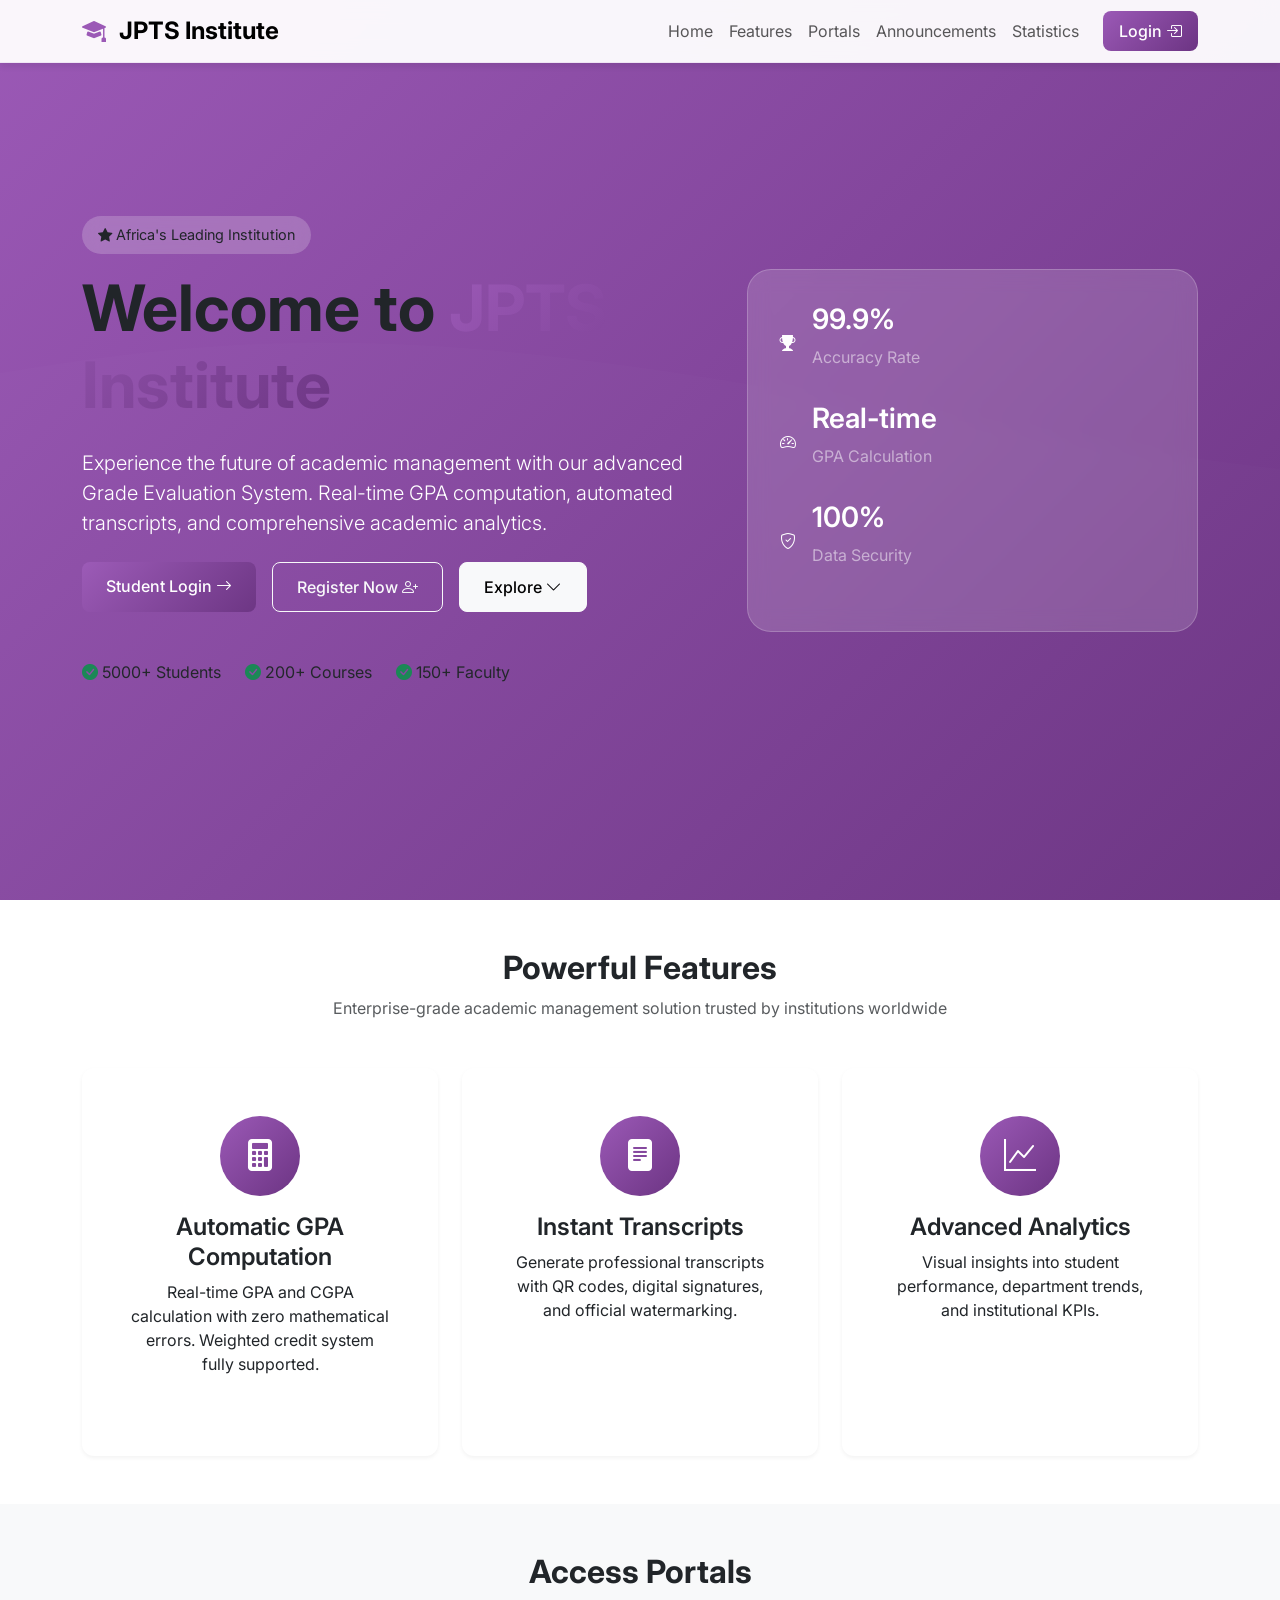
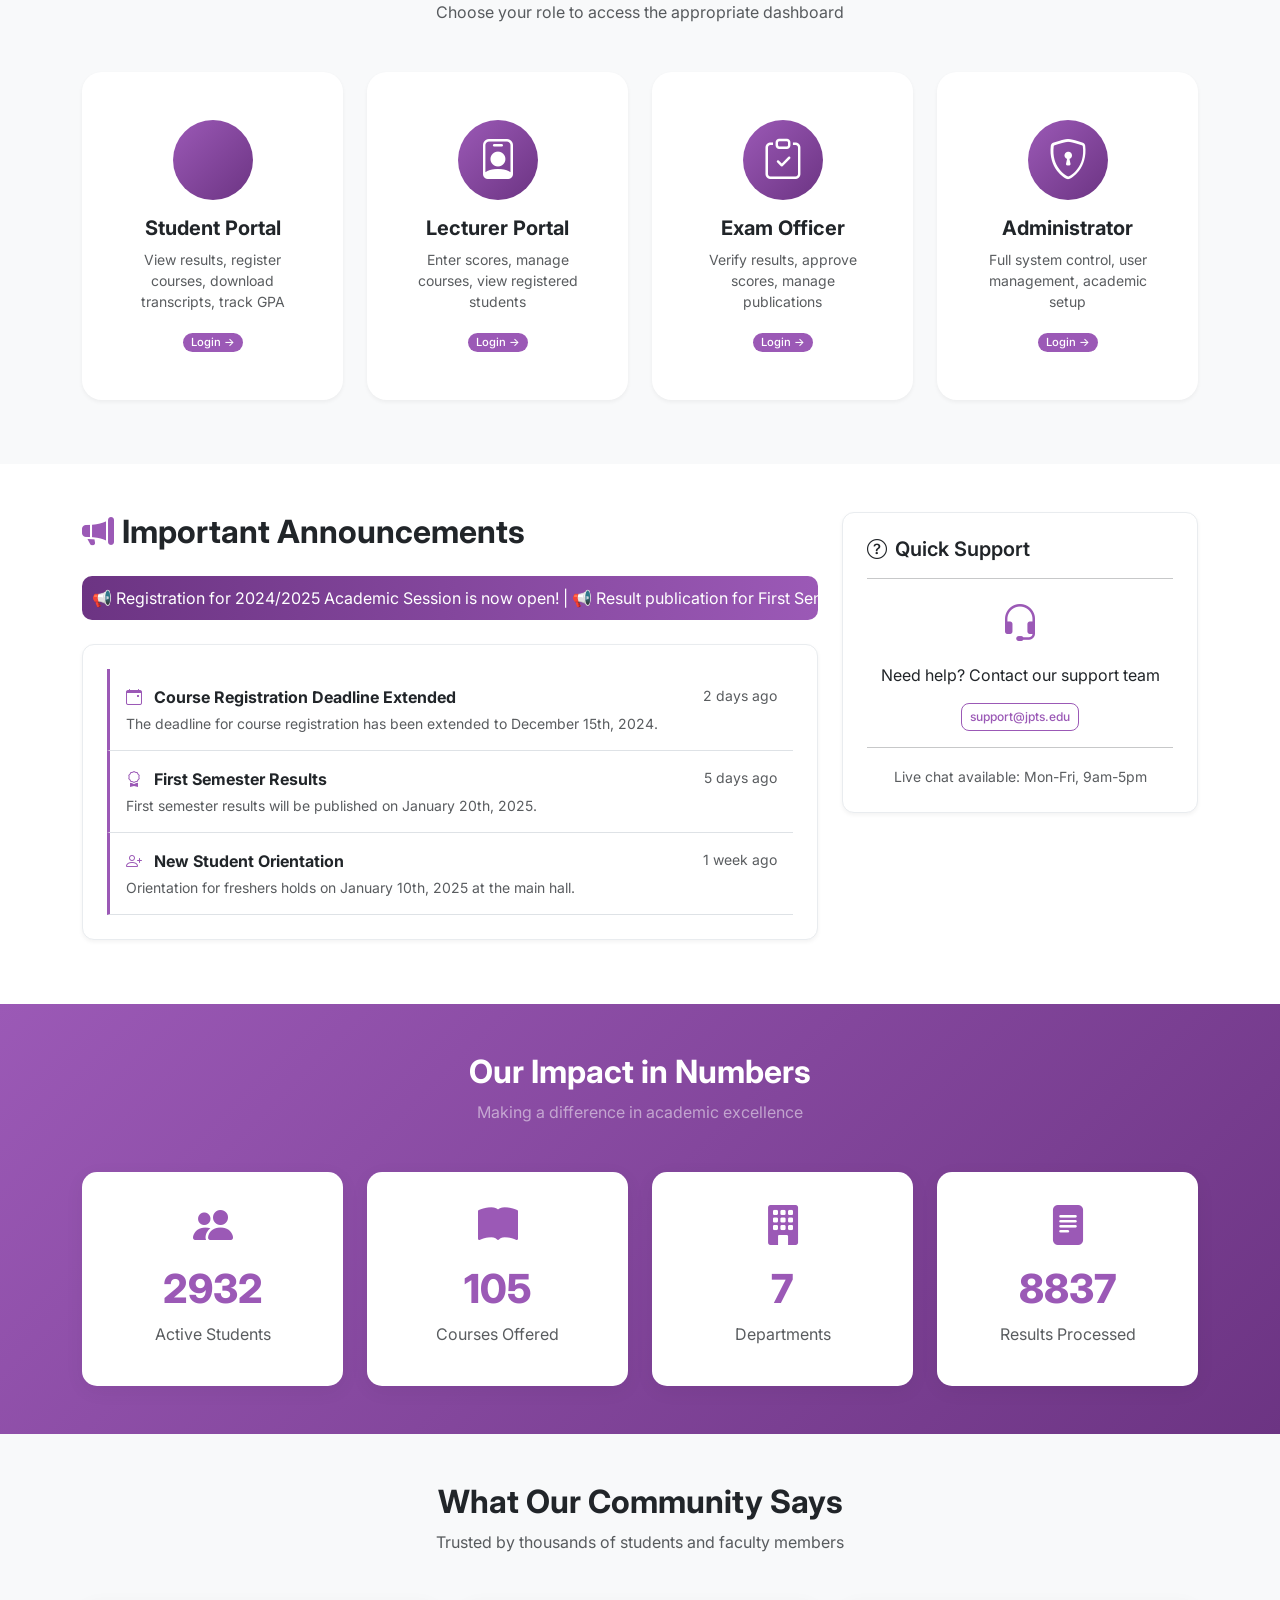
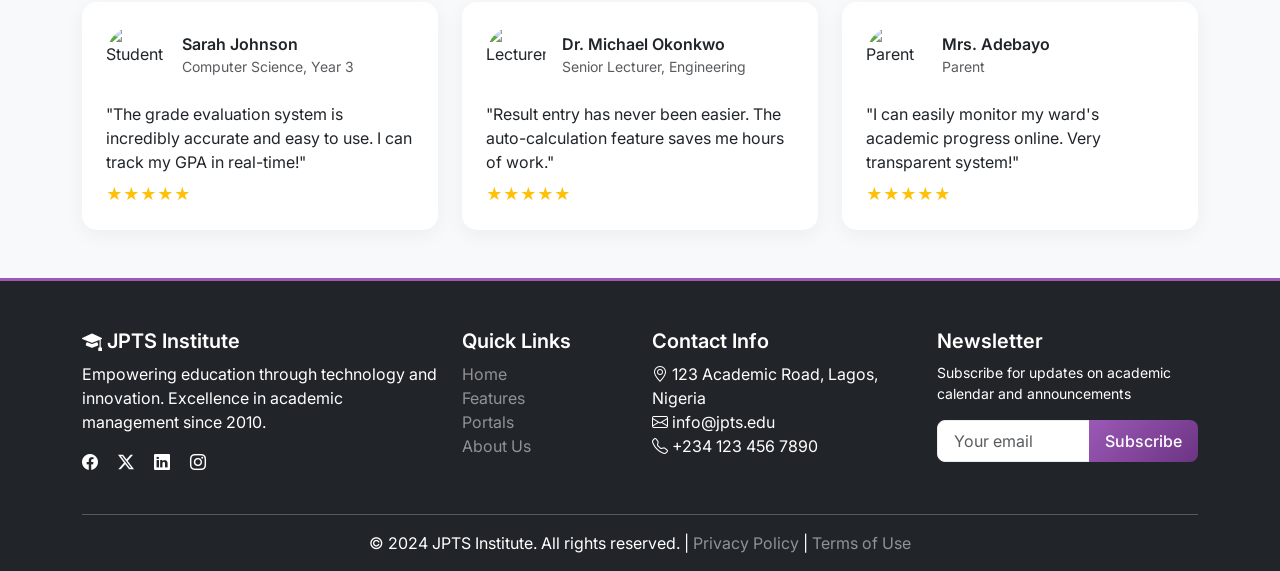
==== commit 8e05ee02: "major modification" ====
--- a/index.html
+++ b/index.html
@@ -1,18 +1,104 @@
-<!-- index.html - Landing Page -->
+<!-- index.html - Professional Landing Page with Role-Based Access Cards -->
 <!DOCTYPE html>
 <html lang="en">
 <head>
     <meta charset="UTF-8">
     <meta name="viewport" content="width=device-width, initial-scale=1.0, user-scalable=yes">
-    <!-- Prevent bfcache issues -->
     <meta http-equiv="Cache-Control" content="no-cache, no-store, must-revalidate">
     <meta http-equiv="Pragma" content="no-cache">
     <meta http-equiv="Expires" content="0">
-    <title>JPTS Institute | Academic Excellence</title>
+    <title>JPTS Institute | Academic Excellence | Grade Evaluation System</title>
     <link href="https://cdn.jsdelivr.net/npm/bootstrap@5.3.0/dist/css/bootstrap.min.css" rel="stylesheet">
     <link rel="stylesheet" href="https://cdn.jsdelivr.net/npm/bootstrap-icons@1.11.1/font/bootstrap-icons.css">
     <link href="https://fonts.googleapis.com/css2?family=Inter:wght@300;400;500;600;700;800&display=swap" rel="stylesheet">
     <link rel="stylesheet" href="assets/css/style.css">
+    <style>
+        /* Additional landing page styles */
+        .role-card {
+            transition: all 0.3s ease;
+            cursor: pointer;
+            border: none;
+            border-radius: 20px;
+            overflow: hidden;
+        }
+        .role-card:hover {
+            transform: translateY(-10px);
+            box-shadow: 0 20px 40px rgba(0,0,0,0.15);
+        }
+        .role-card .card-icon {
+            width: 80px;
+            height: 80px;
+            border-radius: 50%;
+            display: flex;
+            align-items: center;
+            justify-content: center;
+            margin: 0 auto 1rem;
+            background: var(--gradient-primary);
+            color: white;
+            font-size: 2.5rem;
+        }
+        .announcement-item {
+            border-left: 3px solid var(--primary-color);
+            transition: all 0.3s;
+        }
+        .announcement-item:hover {
+            background: rgba(155, 89, 182, 0.05);
+            transform: translateX(5px);
+        }
+        .stat-card-landing {
+            background: white;
+            border-radius: 15px;
+            padding: 1.5rem;
+            text-align: center;
+            box-shadow: 0 5px 20px rgba(0,0,0,0.05);
+            transition: transform 0.3s;
+        }
+        .stat-card-landing:hover {
+            transform: translateY(-5px);
+        }
+        .stat-number {
+            font-size: 2.5rem;
+            font-weight: 800;
+            color: var(--primary-color);
+        }
+        .news-ticker {
+            background: linear-gradient(90deg, var(--primary-dark), var(--primary-color));
+            color: white;
+            padding: 10px;
+            border-radius: 10px;
+            overflow: hidden;
+            white-space: nowrap;
+        }
+        .news-ticker-content {
+            display: inline-block;
+            animation: ticker 20s linear infinite;
+        }
+        @keyframes ticker {
+            0% { transform: translateX(100%); }
+            100% { transform: translateX(-100%); }
+        }
+        .testimonial-card {
+            background: white;
+            border-radius: 15px;
+            padding: 1.5rem;
+            box-shadow: 0 5px 20px rgba(0,0,0,0.05);
+        }
+        .testimonial-card img {
+            width: 60px;
+            height: 60px;
+            border-radius: 50%;
+            object-fit: cover;
+        }
+        .hero-badge {
+            display: inline-block;
+            background: rgba(255,255,255,0.2);
+            backdrop-filter: blur(10px);
+            padding: 0.5rem 1rem;
+            border-radius: 50px;
+            font-size: 0.9rem;
+            margin-bottom: 1rem;
+        }
+    </style>
 </head>
 <body>
     <!-- Navigation -->
@@ -26,11 +112,13 @@
                 <span class="navbar-toggler-icon"></span>
             </button>
             <div class="collapse navbar-collapse" id="navbarNav">
-                <ul class="navbar-nav ms-auto">
+                <ul class="navbar-nav ms-auto align-items-center">
                     <li class="nav-item"><a class="nav-link" href="#home">Home</a></li>
                     <li class="nav-item"><a class="nav-link" href="#features">Features</a></li>
+                    <li class="nav-item"><a class="nav-link" href="#portals">Portals</a></li>
+                    <li class="nav-item"><a class="nav-link" href="#announcements">Announcements</a></li>
                     <li class="nav-item"><a class="nav-link" href="#stats">Statistics</a></li>
-                    <li class="nav-item"><a class="btn btn-primary ms-lg-3" href="login.html">Login</a></li>
+                    <li class="nav-item"><a class="btn btn-primary ms-lg-3" href="login.html">Login <i class="bi bi-box-arrow-in-right"></i></a></li>
                 </ul>
             </div>
         </div>
@@ -41,11 +129,20 @@
         <div class="container">
             <div class="row min-vh-100 align-items-center">
                 <div class="col-lg-7 fade-in-up">
-                    <h1 class="display-3 fw-bold mb-4">Welcome to <span class="text-gradient">JPTS Institute</span><br>Smart Grade Evaluation System</h1>
-                    <p class="lead mb-4 text-white">Revolutionize academic assessment with JPTS's advanced grading system. Real-time GPA computation, automated transcripts, and comprehensive analytics.</p>
-                    <div class="d-flex gap-3">
-                        <a href="login.html" class="btn btn-primary btn-lg px-4">Get Started <i class="bi bi-arrow-right"></i></a>
-                        <button class="btn btn-outline-light btn-lg px-4" onclick="scrollToFeatures()">Learn More</button>
+                    <div class="hero-badge">
+                        <i class="bi bi-star-fill"></i> Africa's Leading Institution
+                    </div>
+                    <h1 class="display-3 fw-bold mb-4">Welcome to <span class="text-gradient">JPTS Institute</span></h1>
+                    <p class="lead mb-4 text-white opacity-90">Experience the future of academic management with our advanced Grade Evaluation System. Real-time GPA computation, automated transcripts, and comprehensive academic analytics.</p>
+                    <div class="d-flex gap-3 flex-wrap">
+                        <a href="login.html" class="btn btn-primary btn-lg px-4">Student Login <i class="bi bi-arrow-right"></i></a>
+                        <a href="register.html" class="btn btn-outline-light btn-lg px-4">Register Now <i class="bi bi-person-plus"></i></a>
+                        <button class="btn btn-light btn-lg px-4" onclick="scrollToFeatures()">Explore <i class="bi bi-chevron-down"></i></button>
+                    </div>
+                    <div class="mt-5 d-flex gap-4 flex-wrap">
+                        <div><i class="bi bi-check-circle-fill text-success"></i> 5000+ Students</div>
+                        <div><i class="bi bi-check-circle-fill text-success"></i> 200+ Courses</div>
+                        <div><i class="bi bi-check-circle-fill text-success"></i> 150+ Faculty</div>
                     </div>
                 </div>
                 <div class="col-lg-5 fade-in-up">
@@ -60,8 +157,15 @@
                         <div class="stat-item">
                             <i class="bi bi-speedometer2"></i>
                             <div>
-                                <h3 class="text-white">5,000+</h3>
-                                <p class="text-white-50">Active Students</p>
+                                <h3 class="text-white">Real-time</h3>
+                                <p class="text-white-50">GPA Calculation</p>
+                            </div>
+                        </div>
+                        <div class="stat-item">
+                            <i class="bi bi-shield-check"></i>
+                            <div>
+                                <h3 class="text-white">100%</h3>
+                                <p class="text-white-50">Data Security</p>
                             </div>
                         </div>
                     </div>
@@ -69,14 +173,13 @@
             </div>
         </div>
     </section>
-
 
     <!-- Features Section -->
     <section id="features" class="features-section py-5">
         <div class="container">
             <div class="text-center mb-5">
                 <h2 class="fw-bold">Powerful Features</h2>
-                <p class="text-muted">Enterprise-grade academic management solution</p>
+                <p class="text-muted">Enterprise-grade academic management solution trusted by institutions worldwide</p>
             </div>
             <div class="row g-4">
                 <div class="col-md-4 feature-card">
@@ -84,7 +187,7 @@
                         <div class="card-body text-center p-4">
                             <div class="feature-icon"><i class="bi bi-calculator-fill"></i></div>
                             <h4>Automatic GPA Computation</h4>
-                            <p>Real-time GPA and CGPA calculation with zero mathematical errors</p>
+                            <p>Real-time GPA and CGPA calculation with zero mathematical errors. Weighted credit system fully supported.</p>
                         </div>
                     </div>
                 </div>
@@ -93,18 +196,127 @@
                         <div class="card-body text-center p-4">
                             <div class="feature-icon"><i class="bi bi-file-text-fill"></i></div>
                             <h4>Instant Transcripts</h4>
-                            <p>Generate professional transcripts with QR codes and digital signatures</p>
+                            <p>Generate professional transcripts with QR codes, digital signatures, and official watermarking.</p>
                         </div>
                     </div>
                 </div>
                 <div class="col-md-4 feature-card">
                     <div class="card h-100 border-0 shadow-hover">
                         <div class="card-body text-center p-4">
-                            <div class="feature-icon">
-                                <i class="bi bi-calculator-fill text-white"></i>
-                            </div>
+                            <div class="feature-icon"><i class="bi bi-graph-up"></i></div>
                             <h4>Advanced Analytics</h4>
-                            <p>Visual insights into student performance and department trends</p>
+                            <p>Visual insights into student performance, department trends, and institutional KPIs.</p>
+                        </div>
+                    </div>
+                </div>
+            </div>
+        </div>
+    </section>
+
+    <!-- Role-Based Access Portals -->
+    <section id="portals" class="py-5 bg-light">
+        <div class="container">
+            <div class="text-center mb-5">
+                <h2 class="fw-bold">Access Portals</h2>
+                <p class="text-muted">Choose your role to access the appropriate dashboard</p>
+            </div>
+            <div class="row g-4">
+                <div class="col-md-3">
+                    <div class="role-card card" onclick="window.location.href='login.html'">
+                        <div class="card-body text-center p-4">
+                            <div class="card-icon"><i class="bi bi-person-graduate"></i></div>
+                            <h5 class="fw-bold">Student Portal</h5>
+                            <p class="small text-muted">View results, register courses, download transcripts, track GPA</p>
+                            <span class="badge bg-primary">Login →</span>
+                        </div>
+                    </div>
+                </div>
+                <div class="col-md-3">
+                    <div class="role-card card" onclick="window.location.href='login.html'">
+                        <div class="card-body text-center p-4">
+                            <div class="card-icon"><i class="bi bi-person-badge"></i></div>
+                            <h5 class="fw-bold">Lecturer Portal</h5>
+                            <p class="small text-muted">Enter scores, manage courses, view registered students</p>
+                            <span class="badge bg-primary">Login →</span>
+                        </div>
+                    </div>
+                </div>
+                <div class="col-md-3">
+                    <div class="role-card card" onclick="window.location.href='login.html'">
+                        <div class="card-body text-center p-4">
+                            <div class="card-icon"><i class="bi bi-clipboard-check"></i></div>
+                            <h5 class="fw-bold">Exam Officer</h5>
+                            <p class="small text-muted">Verify results, approve scores, manage publications</p>
+                            <span class="badge bg-primary">Login →</span>
+                        </div>
+                    </div>
+                </div>
+                <div class="col-md-3">
+                    <div class="role-card card" onclick="window.location.href='login.html'">
+                        <div class="card-body text-center p-4">
+                            <div class="card-icon"><i class="bi bi-shield-lock"></i></div>
+                            <h5 class="fw-bold">Administrator</h5>
+                            <p class="small text-muted">Full system control, user management, academic setup</p>
+                            <span class="badge bg-primary">Login →</span>
+                        </div>
+                    </div>
+                </div>
+            </div>
+        </div>
+    </section>
+
+    <!-- Announcements Section -->
+    <section id="announcements" class="py-5">
+        <div class="container">
+            <div class="row">
+                <div class="col-md-8">
+                    <h2 class="fw-bold mb-4"><i class="bi bi-megaphone-fill text-primary me-2"></i>Important Announcements</h2>
+                    <div class="news-ticker mb-4">
+                        <span class="news-ticker-content">📢 Registration for 2024/2025 Academic Session is now open! | 📢 Result publication for First Semester begins January 15th | 📢 Transcript requests processing time: 3-5 working days</span>
+                    </div>
+                    <div id="announcementsList" class="dashboard-card">
+                        <div class="announcement-item p-3 border-bottom">
+                            <div class="d-flex justify-content-between align-items-start">
+                                <div>
+                                    <i class="bi bi-calendar-event text-primary me-2"></i>
+                                    <strong>Course Registration Deadline Extended</strong>
+                                    <p class="text-muted small mb-0 mt-1">The deadline for course registration has been extended to December 15th, 2024.</p>
+                                </div>
+                                <small class="text-muted">2 days ago</small>
+                            </div>
+                        </div>
+                        <div class="announcement-item p-3 border-bottom">
+                            <div class="d-flex justify-content-between align-items-start">
+                                <div>
+                                    <i class="bi bi-award text-primary me-2"></i>
+                                    <strong>First Semester Results</strong>
+                                    <p class="text-muted small mb-0 mt-1">First semester results will be published on January 20th, 2025.</p>
+                                </div>
+                                <small class="text-muted">5 days ago</small>
+                            </div>
+                        </div>
+                        <div class="announcement-item p-3 border-bottom">
+                            <div class="d-flex justify-content-between align-items-start">
+                                <div>
+                                    <i class="bi bi-person-plus text-primary me-2"></i>
+                                    <strong>New Student Orientation</strong>
+                                    <p class="text-muted small mb-0 mt-1">Orientation for freshers holds on January 10th, 2025 at the main hall.</p>
+                                </div>
+                                <small class="text-muted">1 week ago</small>
+                            </div>
+                        </div>
+                    </div>
+                </div>
+                <div class="col-md-4">
+                    <div class="dashboard-card">
+                        <h5><i class="bi bi-question-circle me-2"></i>Quick Support</h5>
+                        <hr>
+                        <div class="text-center">
+                            <i class="bi bi-headset fs-1 text-primary"></i>
+                            <p class="mt-2">Need help? Contact our support team</p>
+                            <a href="mailto:support@jpts.edu" class="btn btn-outline-primary btn-sm">support@jpts.edu</a>
+                            <hr>
+                            <small class="text-muted">Live chat available: Mon-Fri, 9am-5pm</small>
                         </div>
                     </div>
                 </div>
@@ -115,29 +327,88 @@
     <!-- Statistics Section -->
     <section id="stats" class="stats-section py-5">
         <div class="container">
+            <div class="text-center mb-5">
+                <h2 class="fw-bold text-white">Our Impact in Numbers</h2>
+                <p class="text-white-50">Making a difference in academic excellence</p>
+            </div>
             <div class="row g-4 text-center">
-                <div class="col-md-3">
-                    <div class="stat-card">
-                        <h3 class="counter" data-target="5000">0</h3>
-                        <p>Active Students</p>
-                    </div>
-                </div>
-                <div class="col-md-3">
-                    <div class="stat-card">
-                        <h3 class="counter" data-target="150">0</h3>
-                        <p>Expert Lecturers</p>
-                    </div>
-                </div>
-                <div class="col-md-3">
-                    <div class="stat-card">
-                        <h3 class="counter" data-target="200">0</h3>
-                        <p>Courses Offered</p>
-                    </div>
-                </div>
-                <div class="col-md-3">
-                    <div class="stat-card">
-                        <h3 class="counter" data-target="15000">0</h3>
-                        <p>Results Processed</p>
+                <div class="col-md-3 col-sm-6">
+                    <div class="stat-card-landing bg-white">
+                        <i class="bi bi-people-fill fs-1 text-primary"></i>
+                        <h3 class="stat-number counter mt-2" data-target="5234">0</h3>
+                        <p class="text-muted">Active Students</p>
+                    </div>
+                </div>
+                <div class="col-md-3 col-sm-6">
+                    <div class="stat-card-landing bg-white">
+                        <i class="bi bi-book-fill fs-1 text-primary"></i>
+                        <h3 class="stat-number counter mt-2" data-target="187">0</h3>
+                        <p class="text-muted">Courses Offered</p>
+                    </div>
+                </div>
+                <div class="col-md-3 col-sm-6">
+                    <div class="stat-card-landing bg-white">
+                        <i class="bi bi-building-fill fs-1 text-primary"></i>
+                        <h3 class="stat-number counter mt-2" data-target="12">0</h3>
+                        <p class="text-muted">Departments</p>
+                    </div>
+                </div>
+                <div class="col-md-3 col-sm-6">
+                    <div class="stat-card-landing bg-white">
+                        <i class="bi bi-file-text-fill fs-1 text-primary"></i>
+                        <h3 class="stat-number counter mt-2" data-target="15780">0</h3>
+                        <p class="text-muted">Results Processed</p>
+                    </div>
+                </div>
+            </div>
+        </div>
+    </section>
+
+    <!-- Testimonials -->
+    <section class="py-5 bg-light">
+        <div class="container">
+            <div class="text-center mb-5">
+                <h2 class="fw-bold">What Our Community Says</h2>
+                <p class="text-muted">Trusted by thousands of students and faculty members</p>
+            </div>
+            <div class="row g-4">
+                <div class="col-md-4">
+                    <div class="testimonial-card">
+                        <div class="d-flex align-items-center mb-3">
+                            <img src="https://randomuser.me/api/portraits/women/1.jpg" alt="Student">
+                            <div class="ms-3">
+                                <h6 class="mb-0">Sarah Johnson</h6>
+                                <small class="text-muted">Computer Science, Year 3</small>
+                            </div>
+                        </div>
+                        <p class="mb-0">"The grade evaluation system is incredibly accurate and easy to use. I can track my GPA in real-time!"</p>
+                        <div class="mt-2 text-warning">★★★★★</div>
+                    </div>
+                </div>
+                <div class="col-md-4">
+                    <div class="testimonial-card">
+                        <div class="d-flex align-items-center mb-3">
+                            <img src="https://randomuser.me/api/portraits/men/1.jpg" alt="Lecturer">
+                            <div class="ms-3">
+                                <h6 class="mb-0">Dr. Michael Okonkwo</h6>
+                                <small class="text-muted">Senior Lecturer, Engineering</small>
+                            </div>
+                        </div>
+                        <p class="mb-0">"Result entry has never been easier. The auto-calculation feature saves me hours of work."</p>
+                        <div class="mt-2 text-warning">★★★★★</div>
+                    </div>
+                </div>
+                <div class="col-md-4">
+                    <div class="testimonial-card">
+                        <div class="d-flex align-items-center mb-3">
+                            <img src="https://randomuser.me/api/portraits/women/2.jpg" alt="Parent">
+                            <div class="ms-3">
+                                <h6 class="mb-0">Mrs. Adebayo</h6>
+                                <small class="text-muted">Parent</small>
+                            </div>
+                        </div>
+                        <p class="mb-0">"I can easily monitor my ward's academic progress online. Very transparent system!"</p>
+                        <div class="mt-2 text-warning">★★★★★</div>
                     </div>
                 </div>
             </div>
@@ -150,28 +421,43 @@
             <div class="row">
                 <div class="col-md-4 mb-4">
                     <h5><i class="bi bi-mortarboard-fill"></i> JPTS Institute</h5>
-                    <p>Empowering education through technology and innovation.</p>
-                </div>
-                <div class="col-md-4 mb-4">
-                    <h5>Quick Links</h5>
-                    <ul class="list-unstyled">
-                        <li><a href="#" class="text-white-50">About Us</a></li>
-                        <li><a href="#" class="text-white-50">Contact</a></li>
-                        <li><a href="#" class="text-white-50">Privacy Policy</a></li>
-                    </ul>
-                </div>
-                <div class="col-md-4 mb-4">
-                    <h5>Connect With Us</h5>
-                    <div class="social-icons">
+                    <p>Empowering education through technology and innovation. Excellence in academic management since 2010.</p>
+                    <div class="social-icons mt-3">
                         <a href="#" class="text-white me-3"><i class="bi bi-facebook"></i></a>
                         <a href="#" class="text-white me-3"><i class="bi bi-twitter-x"></i></a>
                         <a href="#" class="text-white me-3"><i class="bi bi-linkedin"></i></a>
+                        <a href="#" class="text-white me-3"><i class="bi bi-instagram"></i></a>
+                    </div>
+                </div>
+                <div class="col-md-2 mb-4">
+                    <h5>Quick Links</h5>
+                    <ul class="list-unstyled">
+                        <li><a href="#home" class="text-white-50 text-decoration-none">Home</a></li>
+                        <li><a href="#features" class="text-white-50 text-decoration-none">Features</a></li>
+                        <li><a href="#portals" class="text-white-50 text-decoration-none">Portals</a></li>
+                        <li><a href="#" class="text-white-50 text-decoration-none">About Us</a></li>
+                    </ul>
+                </div>
+                <div class="col-md-3 mb-4">
+                    <h5>Contact Info</h5>
+                    <ul class="list-unstyled">
+                        <li><i class="bi bi-geo-alt"></i> 123 Academic Road, Lagos, Nigeria</li>
+                        <li><i class="bi bi-envelope"></i> info@jpts.edu</li>
+                        <li><i class="bi bi-telephone"></i> +234 123 456 7890</li>
+                    </ul>
+                </div>
+                <div class="col-md-3 mb-4">
+                    <h5>Newsletter</h5>
+                    <p class="small">Subscribe for updates on academic calendar and announcements</p>
+                    <div class="input-group">
+                        <input type="email" class="form-control" placeholder="Your email">
+                        <button class="btn btn-primary" type="button">Subscribe</button>
                     </div>
                 </div>
             </div>
             <hr class="bg-white-50">
             <div class="text-center">
-                <p class="mb-0">&copy; 2024 JPTS Institute. All rights reserved.</p>
+                <p class="mb-0">&copy; 2024 JPTS Institute. All rights reserved. | <a href="#" class="text-white-50">Privacy Policy</a> | <a href="#" class="text-white-50">Terms of Use</a></p>
             </div>
         </div>
     </footer>
@@ -179,5 +465,41 @@
     <script src="https://cdn.jsdelivr.net/npm/bootstrap@5.3.0/dist/js/bootstrap.bundle.min.js"></script>
     <script src="assets/js/storage.js"></script>
     <script src="assets/js/app.js"></script>
+    <script>
+        function scrollToFeatures() {
+            document.getElementById('features').scrollIntoView({ behavior: 'smooth' });
+        }
+
+        // Animated counters
+        function animateCounter(element, target) {
+            let current = 0;
+            const increment = target / 50;
+            const updateCounter = () => {
+                if (current < target) {
+                    current += increment;
+                    element.textContent = Math.ceil(current);
+                    setTimeout(updateCounter, 20);
+                } else {
+                    element.textContent = target.toLocaleString();
+                }
+            };
+            updateCounter();
+        }
+
+        // Initialize counters when in viewport
+        const observerOptions = { threshold: 0.5 };
+        const observer = new IntersectionObserver((entries) => {
+            entries.forEach(entry => {
+                if (entry.isIntersecting) {
+                    const counter = entry.target;
+                    const target = parseInt(counter.getAttribute('data-target'));
+                    animateCounter(counter, target);
+                    observer.unobserve(counter);
+                }
+            });
+        }, observerOptions);
+
+        document.querySelectorAll('.counter').forEach(counter => observer.observe(counter));
+    </script>
 </body>
 </html>
--- a/assets/css/style.css
+++ b/assets/css/style.css
@@ -1,75 +1,144 @@
-/* assets/css/style.css - UPDATED with Purple/Lilac theme */
+/* assets/css/style.css - COMPLETE ENHANCED FILE
+   Professional Academic Styling with Print Support and Dashboard Components
+*/
+
+/* ============================================================
+   CSS VARIABLES & THEMING
+   ============================================================ */
 :root {
     /* School Colors: Purple/Lilac Primary */
-    --primary-color: #9b59b6;  /* Rich purple */
-    --primary-light: #af7ac5;   /* Light lilac */
-    --primary-dark: #6c3483;    /* Deep purple */
-    --secondary-color: #8e44ad; /* Medium purple */
-    --accent-color: #d2b4de;    /* Soft lilac */
-    --danger-color: #e74c3c;
-    --success-color: #2ecc71;
-    --warning-color: #f39c12;
-    --info-color: #3498db;
-    
-    /* School Colors: White & Black */
-    --bg-light: #ffffff;        /* White background */
-    --bg-dark: #000000;         /* Black for accents */
+    --primary-color: #9b59b6;
+    --primary-light: #af7ac5;
+    --primary-dark: #6c3483;
+    --primary-rgb: 155, 89, 182;
+    --secondary-color: #8e44ad;
+    --accent-color: #d2b4de;
+    
+    /* Semantic Colors */
+    --danger-color: #dc3545;
+    --success-color: #28a745;
+    --warning-color: #ffc107;
+    --info-color: #17a2b8;
+    
+    /* Background & Text */
+    --bg-light: #ffffff;
+    --bg-dark: #000000;
+    --bg-gray: #f5f7fb;
     --card-bg: #ffffff;
-    --text-primary: #2c3e50;    /* Dark gray (almost black) */
-    --text-muted: #7f8c8d;
+    --text-primary: #212529;
+    --text-muted: #6c757d;
     --text-light: #ffffff;
-    
-    --sidebar-width: 260px;
-    --sidebar-collapsed-width: 70px;
+    --border-color: #e9ecef;
+    
+    /* Layout */
+    --sidebar-width: 280px;
+    --sidebar-collapsed-width: 80px;
     --transition-speed: 0.3s;
-    
-    /* Purple gradient */
+    --header-height: 70px;
+    
+    /* Shadows */
+    --shadow-sm: 0 2px 4px rgba(0,0,0,0.05);
+    --shadow-md: 0 4px 6px rgba(0,0,0,0.07);
+    --shadow-lg: 0 10px 15px -3px rgba(0,0,0,0.1);
+    --shadow-xl: 0 20px 25px -5px rgba(0,0,0,0.1);
+    
+    /* Gradients */
     --gradient-primary: linear-gradient(135deg, #9b59b6 0%, #6c3483 100%);
     --gradient-lilac: linear-gradient(135deg, #af7ac5 0%, #9b59b6 100%);
+    --gradient-success: linear-gradient(135deg, #28a745 0%, #20c997 100%);
+    --gradient-danger: linear-gradient(135deg, #dc3545 0%, #c82333 100%);
+    --gradient-warning: linear-gradient(135deg, #ffc107 0%, #e0a800 100%);
+    
+    /* Border Radius */
+    --radius-sm: 0.375rem;
+    --radius-md: 0.5rem;
+    --radius-lg: 0.75rem;
+    --radius-xl: 1rem;
+    --radius-2xl: 1.5rem;
 }
 
 [data-theme="dark"] {
-    --bg-light: #1a1a1a;        /* Dark background */
-    --card-bg: #2d2d2d;
+    --bg-light: #1a1a2e;
+    --bg-gray: #16213e;
+    --card-bg: #16213e;
     --text-primary: #ffffff;
-    --text-muted: #bdc3c7;
-    --primary-color: #bb8fce;   /* Lighter purple for dark mode */
+    --text-muted: #a0a0a0;
+    --border-color: #2d2d3d;
+    --primary-color: #bb8fce;
     --primary-dark: #9b59b6;
-}
-
-/* Gradient text for hero */
-.text-gradient {
-    background: var(--gradient-primary);
-    -webkit-background-clip: text;
-    -webkit-text-fill-color: transparent;
-    background-clip: text;
-}
-
-/* Navigation with purple theme */
+    --shadow-sm: 0 2px 4px rgba(0,0,0,0.2);
+    --shadow-md: 0 4px 6px rgba(0,0,0,0.25);
+}
+
+/* ============================================================
+   BASE STYLES
+   ============================================================ */
+* {
+    margin: 0;
+    padding: 0;
+    box-sizing: border-box;
+}
+
+body {
+    font-family: 'Inter', -apple-system, BlinkMacSystemFont, 'Segoe UI', Roboto, sans-serif;
+    background: var(--bg-light);
+    color: var(--text-primary);
+    transition: background var(--transition-speed), color var(--transition-speed);
+    line-height: 1.5;
+    overflow-x: hidden;
+}
+
+/* Typography */
+h1, h2, h3, h4, h5, h6 {
+    font-weight: 600;
+    line-height: 1.25;
+    margin-bottom: 0.5rem;
+}
+
+a {
+    color: var(--primary-color);
+    text-decoration: none;
+    transition: color 0.2s;
+}
+
+a:hover {
+    color: var(--primary-dark);
+}
+
+/* ============================================================
+   GLASSMORPHISM & NAVIGATION
+   ============================================================ */
 .glass-nav {
-    background: rgba(255, 255, 255, 0.98);
+    background: rgba(255, 255, 255, 0.95);
     backdrop-filter: blur(10px);
-    box-shadow: 0 2px 20px rgba(155, 89, 182, 0.1);
-    border-bottom: 2px solid var(--primary-light);
+    box-shadow: var(--shadow-md);
+    border-bottom: 1px solid rgba(155, 89, 182, 0.1);
 }
 
 [data-theme="dark"] .glass-nav {
-    background: rgba(26, 26, 26, 0.98);
+    background: rgba(22, 33, 62, 0.95);
 }
 
 .navbar-brand {
-    color: var(--primary-dark) !important;
+    font-weight: 700;
+    font-size: 1.5rem;
 }
 
 .navbar-brand i {
     color: var(--primary-color);
-}
-
-/* Hero Section with purple gradient */
+    margin-right: 0.5rem;
+}
+
+/* ============================================================
+   HERO SECTION
+   ============================================================ */
 .hero-section {
-    background: var(--gradient-primary);
     position: relative;
     overflow: hidden;
+    background: var(--gradient-primary);
+    min-height: 100vh;
+    display: flex;
+    align-items: center;
 }
 
 .hero-section::before {
@@ -82,51 +151,289 @@
     background: url('data:image/svg+xml,<svg xmlns="http://www.w3.org/2000/svg" viewBox="0 0 1440 320"><path fill="rgba(255,255,255,0.1)" d="M0,96L48,112C96,128,192,160,288,160C384,160,480,128,576,122.7C672,117,768,139,864,154.7C960,171,1056,181,1152,165.3C1248,149,1344,107,1392,85.3L1440,64L1440,320L1392,320C1344,320,1248,320,1152,320C1056,320,960,320,864,320C768,320,672,320,576,320C480,320,384,320,288,320C192,320,96,320,48,320L0,320Z"></path></svg>') no-repeat bottom;
     background-size: cover;
     opacity: 0.1;
-}
-
-/* Buttons with purple theme */
-.btn-primary {
-    background: var(--gradient-primary);
-    border: none;
-    transition: transform 0.3s, box-shadow 0.3s;
-}
-
-.btn-primary:hover {
-    transform: translateY(-2px);
-    box-shadow: 0 5px 15px rgba(155, 89, 182, 0.4);
-    background: var(--gradient-lilac);
-}
-
-.btn-outline-primary {
-    border-color: var(--primary-color);
-    color: var(--primary-color);
-}
-
-.btn-outline-primary:hover {
-    background: var(--primary-color);
-    border-color: var(--primary-color);
-}
-
-/* Feature icons with purple gradient */
-.feature-icon {
-    background: var(--gradient-primary);
-}
-
-/* Stat cards with purple theme */
-.stats-section {
-    background: var(--gradient-primary);
-}
-
-.stat-card {
+    pointer-events: none;
+}
+
+.text-gradient {
+    background: var(--gradient-primary);
+    -webkit-background-clip: text;
+    -webkit-text-fill-color: transparent;
+    background-clip: text;
+}
+
+.hero-stats-card {
     background: rgba(255, 255, 255, 0.15);
     backdrop-filter: blur(10px);
+    border-radius: var(--radius-2xl);
+    padding: 2rem;
     border: 1px solid rgba(255, 255, 255, 0.2);
 }
 
-/* Dashboard sidebar with purple accents */
+.stat-item {
+    display: flex;
+    align-items: center;
+    gap: 1rem;
+    margin-bottom: 1rem;
+    color: white;
+}
+
+/* ============================================================
+   FEATURE CARDS
+   ============================================================ */
+.feature-card {
+    opacity: 0;
+    transform: translateY(30px);
+    animation: fadeInUp 0.6s forwards;
+}
+
+.feature-card:nth-child(1) { animation-delay: 0.1s; }
+.feature-card:nth-child(2) { animation-delay: 0.2s; }
+.feature-card:nth-child(3) { animation-delay: 0.3s; }
+
+@keyframes fadeInUp {
+    to {
+        opacity: 1;
+        transform: translateY(0);
+    }
+}
+
+.feature-icon {
+    width: 80px;
+    height: 80px;
+    margin: 0 auto 1rem;
+    background: var(--gradient-primary);
+    border-radius: 50%;
+    display: flex;
+    align-items: center;
+    justify-content: center;
+    transition: transform 0.3s;
+}
+
+.feature-card:hover .feature-icon {
+    transform: scale(1.05);
+}
+
+.feature-icon i {
+    font-size: 2rem;
+    color: white;
+}
+
+/* ============================================================
+   CARDS & CONTAINERS
+   ============================================================ */
+.dashboard-card, .card {
+    background: var(--card-bg);
+    border-radius: var(--radius-lg);
+    padding: 1.5rem;
+    margin-bottom: 1rem;
+    box-shadow: var(--shadow-sm);
+    transition: all var(--transition-speed);
+    border: 1px solid var(--border-color);
+}
+
+.dashboard-card:hover {
+    transform: translateY(-2px);
+    box-shadow: var(--shadow-lg);
+    border-color: var(--primary-light);
+}
+
+.card {
+    border: none;
+}
+
+.shadow-hover {
+    transition: transform 0.3s, box-shadow 0.3s;
+}
+
+.shadow-hover:hover {
+    transform: translateY(-5px);
+    box-shadow: var(--shadow-xl);
+}
+
+/* Welcome Banner */
+.welcome-banner {
+    background: var(--gradient-primary);
+    border-radius: var(--radius-lg);
+    padding: 1.5rem;
+    margin-bottom: 1.5rem;
+    color: white;
+}
+
+/* ============================================================
+   STATS & COUNTERS
+   ============================================================ */
+.stats-section {
+    background: var(--gradient-primary);
+    color: white;
+}
+
+.stat-card {
+    text-align: center;
+    padding: 2rem;
+    background: rgba(255, 255, 255, 0.1);
+    border-radius: var(--radius-lg);
+    backdrop-filter: blur(10px);
+    border: 1px solid rgba(255, 255, 255, 0.2);
+    transition: transform 0.3s;
+}
+
+.stat-card:hover {
+    transform: scale(1.02);
+}
+
+.stat-card h3 {
+    font-size: 2.5rem;
+    font-weight: 700;
+    margin-bottom: 0.5rem;
+}
+
+.quick-stats {
+    display: grid;
+    grid-template-columns: repeat(auto-fit, minmax(200px, 1fr));
+    gap: 1rem;
+    margin-bottom: 1.5rem;
+}
+
+.stat-value {
+    font-size: 2rem;
+    font-weight: 700;
+    color: var(--primary-color);
+}
+
+/* ============================================================
+   AUTHENTICATION PAGES
+   ============================================================ */
+.auth-body {
+    background: var(--gradient-primary);
+    min-height: 100vh;
+    display: flex;
+    align-items: center;
+    justify-content: center;
+}
+
+.auth-container {
+    width: 100%;
+    max-width: 450px;
+    padding: 1rem;
+    animation: fadeInUp 0.6s;
+}
+
+.auth-container .card {
+    border-top: 4px solid var(--primary-color);
+}
+
+/* Split Screen Layout */
+.split-screen {
+    display: flex;
+    min-height: 100vh;
+}
+
+.left-panel {
+    flex: 1;
+    background: var(--gradient-primary);
+    display: flex;
+    align-items: center;
+    justify-content: center;
+    padding: 2rem;
+    position: relative;
+    overflow: hidden;
+}
+
+.right-panel {
+    flex: 1;
+    display: flex;
+    align-items: center;
+    justify-content: center;
+    padding: 2rem;
+    background: var(--bg-light);
+}
+
+@media (max-width: 768px) {
+    .split-screen {
+        flex-direction: column;
+    }
+    .left-panel {
+        padding: 3rem 2rem;
+    }
+}
+
+/* ============================================================
+   DASHBOARD LAYOUT
+   ============================================================ */
+.dashboard-wrapper {
+    display: flex;
+    min-height: 100vh;
+    background: var(--bg-gray);
+}
+
+/* Sidebar */
 .sidebar {
+    width: var(--sidebar-width);
     background: var(--card-bg);
-    border-right: 1px solid rgba(155, 89, 182, 0.2);
+    box-shadow: var(--shadow-md);
+    transition: width var(--transition-speed);
+    position: fixed;
+    height: 100vh;
+    overflow-y: auto;
+    z-index: 1000;
+    border-right: 1px solid rgba(155, 89, 182, 0.15);
+}
+
+.sidebar.collapsed {
+    width: var(--sidebar-collapsed-width);
+}
+
+.sidebar.collapsed .sidebar-nav .nav-link span,
+.sidebar.collapsed .sidebar-header h4 span {
+    display: none;
+}
+
+.sidebar.collapsed .sidebar-header h4 i {
+    margin-right: 0;
+}
+
+.sidebar-header {
+    padding: 1.5rem;
+    text-align: center;
+    border-bottom: 1px solid var(--border-color);
+    display: flex;
+    align-items: center;
+    justify-content: space-between;
+}
+
+.sidebar-header h4 {
+    margin: 0;
+    display: flex;
+    align-items: center;
+    gap: 0.5rem;
+}
+
+.sidebar-collapse-btn {
+    background: none;
+    border: none;
+    color: var(--text-muted);
+    cursor: pointer;
+    padding: 0.25rem;
+}
+
+.sidebar-nav {
+    list-style: none;
+    padding: 1rem 0;
+}
+
+.sidebar-nav .nav-link {
+    display: flex;
+    align-items: center;
+    padding: 0.75rem 1.5rem;
+    color: var(--text-primary);
+    text-decoration: none;
+    transition: all 0.3s;
+    gap: 12px;
+}
+
+.sidebar-nav .nav-link i {
+    width: 24px;
+    font-size: 1.2rem;
 }
 
 .sidebar-nav .nav-link:hover,
@@ -136,75 +443,368 @@
     border-left: 3px solid var(--primary-color);
 }
 
-/* Dashboard cards with purple hover */
-.dashboard-card {
+/* Main Content */
+.main-content {
+    flex: 1;
+    margin-left: var(--sidebar-width);
+    transition: margin-left var(--transition-speed);
+}
+
+.sidebar.collapsed + .main-content {
+    margin-left: var(--sidebar-collapsed-width);
+}
+
+/* Topbar */
+.topbar {
+    position: sticky;
+    top: 0;
+    padding: 0.75rem 1.5rem;
     background: var(--card-bg);
-    border-radius: 15px;
-    border: 1px solid rgba(155, 89, 182, 0.1);
-    transition: transform 0.3s, box-shadow 0.3s;
-}
-
-.dashboard-card:hover {
-    transform: translateY(-5px);
-    box-shadow: 0 10px 30px rgba(155, 89, 182, 0.15);
-    border-color: var(--primary-light);
-}
-
-.stat-value {
+    box-shadow: var(--shadow-sm);
+    z-index: 999;
+    border-bottom: 1px solid var(--border-color);
+}
+
+.sidebar-toggle {
+    background: none;
+    border: none;
+    font-size: 1.5rem;
+    cursor: pointer;
+    color: var(--text-primary);
+    padding: 0.5rem;
+    border-radius: var(--radius-md);
+    transition: background 0.2s;
+}
+
+.sidebar-toggle:hover {
+    background: rgba(155, 89, 182, 0.1);
     color: var(--primary-color);
 }
 
-/* Auth container with purple theme */
-.auth-body {
-    background: var(--gradient-primary);
-}
-
-.auth-container .card {
-    border-top: 4px solid var(--primary-color);
-}
-
-/* Tables with purple accents */
+/* Content Area */
+.content-area {
+    padding: 1.5rem;
+    min-height: calc(100vh - var(--header-height));
+}
+
+/* ============================================================
+   TABLES
+   ============================================================ */
+.table-responsive {
+    background: var(--card-bg);
+    border-radius: var(--radius-lg);
+    overflow-x: auto;
+}
+
+.table {
+    margin-bottom: 0;
+    width: 100%;
+}
+
 .table th {
+    border-top: none;
+    font-weight: 600;
     color: var(--primary-dark);
     border-bottom: 2px solid var(--primary-light);
+    padding: 1rem;
+    background: rgba(155, 89, 182, 0.03);
+}
+
+.table td {
+    padding: 0.75rem 1rem;
+    vertical-align: middle;
+    border-bottom: 1px solid var(--border-color);
 }
 
 .table-hover tbody tr:hover {
     background-color: rgba(155, 89, 182, 0.05);
-}
-
-/* Sidebar toggle button */
-.sidebar-toggle {
+    cursor: pointer;
+}
+
+.table-bordered {
+    border: 1px solid var(--border-color);
+}
+
+.table-bordered th,
+.table-bordered td {
+    border: 1px solid var(--border-color);
+}
+
+/* ============================================================
+   BUTTONS
+   ============================================================ */
+.btn {
+    border-radius: var(--radius-md);
+    padding: 0.5rem 1rem;
+    font-weight: 500;
+    transition: all 0.3s;
+}
+
+.btn-primary {
+    background: var(--gradient-primary);
+    border: none;
+}
+
+.btn-primary:hover {
+    transform: translateY(-1px);
+    box-shadow: 0 5px 15px rgba(155, 89, 182, 0.4);
+    background: var(--gradient-lilac);
+}
+
+.btn-outline-primary {
+    border-color: var(--primary-color);
     color: var(--primary-color);
 }
 
-.sidebar-toggle:hover {
-    color: var(--primary-dark);
-}
-
-/* Notification badge */
+.btn-outline-primary:hover {
+    background: var(--primary-color);
+    border-color: var(--primary-color);
+    color: white;
+}
+
+.btn-sm {
+    padding: 0.25rem 0.5rem;
+    font-size: 0.75rem;
+}
+
+.btn-lg {
+    padding: 0.75rem 1.5rem;
+    font-size: 1rem;
+}
+
+/* ============================================================
+   FORMS
+   ============================================================ */
+.form-control, .form-select {
+    border-radius: var(--radius-md);
+    border: 1px solid var(--border-color);
+    padding: 0.5rem 1rem;
+    transition: all 0.2s;
+    background: var(--bg-light);
+    color: var(--text-primary);
+}
+
+.form-control:focus, .form-select:focus {
+    border-color: var(--primary-light);
+    box-shadow: 0 0 0 0.2rem rgba(155, 89, 182, 0.25);
+    outline: none;
+}
+
+.input-group-text {
+    background: var(--bg-light);
+    border: 1px solid var(--border-color);
+    color: var(--primary-color);
+}
+
+/* ============================================================
+   BADGES
+   ============================================================ */
+.badge {
+    padding: 0.25rem 0.5rem;
+    border-radius: 50px;
+    font-weight: 500;
+    font-size: 0.7rem;
+}
+
+.badge.bg-primary { background: var(--primary-color) !important; }
+.badge.bg-success { background: var(--success-color) !important; }
+.badge.bg-danger { background: var(--danger-color) !important; }
+.badge.bg-warning { background: var(--warning-color) !important; color: #000; }
+.badge.bg-info { background: var(--info-color) !important; }
+.badge.bg-secondary { background: #6c757d !important; }
+
+/* ============================================================
+   NOTIFICATIONS
+   ============================================================ */
 .notification-badge {
-    background: var(--gradient-primary);
-}
-
-/* Modal headers */
+    position: absolute;
+    top: -5px;
+    right: -5px;
+    background: var(--danger-color);
+    color: white;
+    border-radius: 50%;
+    padding: 2px 6px;
+    font-size: 10px;
+    font-weight: 600;
+}
+
+.notifications-dropdown {
+    width: 350px;
+    max-height: 400px;
+    overflow-y: auto;
+    border-radius: var(--radius-lg);
+    box-shadow: var(--shadow-lg);
+}
+
+.notification-item {
+    transition: background 0.2s;
+}
+
+.notification-item:hover {
+    background: rgba(155, 89, 182, 0.05);
+}
+
+/* ============================================================
+   MODALS
+   ============================================================ */
 .modal-header {
     background: var(--gradient-primary);
     color: white;
     border-bottom: none;
+    border-radius: var(--radius-lg) var(--radius-lg) 0 0;
 }
 
 .modal-header .btn-close {
     filter: brightness(0) invert(1);
 }
 
-/* Custom purple scrollbar */
+.modal-content {
+    border-radius: var(--radius-lg);
+    border: none;
+    background: var(--card-bg);
+    color: var(--text-primary);
+}
+
+/* ============================================================
+   PROGRESS BARS
+   ============================================================ */
+.progress {
+    height: 8px;
+    border-radius: 4px;
+    background: var(--border-color);
+}
+
+.progress-bar {
+    background: var(--gradient-primary);
+    border-radius: 4px;
+}
+
+/* ============================================================
+   PAGINATION
+   ============================================================ */
+.pagination .page-item.active .page-link {
+    background: var(--gradient-primary);
+    border-color: var(--primary-color);
+    color: white;
+}
+
+.pagination .page-link {
+    color: var(--primary-color);
+    background: var(--card-bg);
+    border-color: var(--border-color);
+}
+
+/* ============================================================
+   FOOTER
+   ============================================================ */
+.footer {
+    background: #1a1a2e;
+    color: white;
+    border-top: 3px solid var(--primary-color);
+}
+
+.footer a {
+    color: rgba(255, 255, 255, 0.7);
+    transition: color 0.2s;
+}
+
+.footer a:hover {
+    color: white;
+}
+
+/* ============================================================
+   ANIMATIONS
+   ============================================================ */
+@keyframes fadeIn {
+    from { opacity: 0; }
+    to { opacity: 1; }
+}
+
+@keyframes slideIn {
+    from {
+        opacity: 0;
+        transform: translateX(-20px);
+    }
+    to {
+        opacity: 1;
+        transform: translateX(0);
+    }
+}
+
+@keyframes slideInRight {
+    from {
+        transform: translateX(100%);
+        opacity: 0;
+    }
+    to {
+        transform: translateX(0);
+        opacity: 1;
+    }
+}
+
+.fade-in {
+    animation: fadeIn 0.5s ease;
+}
+
+.slide-in {
+    animation: slideIn 0.4s ease;
+}
+
+/* Loading Spinner */
+.spinner-overlay {
+    position: fixed;
+    top: 0;
+    left: 0;
+    width: 100%;
+    height: 100%;
+    background: rgba(0, 0, 0, 0.5);
+    display: flex;
+    align-items: center;
+    justify-content: center;
+    z-index: 9999;
+}
+
+.spinner-border {
+    color: var(--primary-color) !important;
+    width: 3rem;
+    height: 3rem;
+}
+
+/* Toast Notifications */
+.toast-container {
+    position: fixed;
+    top: 20px;
+    right: 20px;
+    z-index: 9999;
+}
+
+.custom-toast {
+    background: var(--card-bg);
+    border-radius: var(--radius-md);
+    padding: 1rem;
+    margin-bottom: 0.5rem;
+    box-shadow: var(--shadow-lg);
+    animation: slideInRight 0.3s ease;
+    border-left: 4px solid;
+    min-width: 300px;
+}
+
+.custom-toast.alert-success { border-left-color: var(--success-color); }
+.custom-toast.alert-danger { border-left-color: var(--danger-color); }
+.custom-toast.alert-warning { border-left-color: var(--warning-color); }
+.custom-toast.alert-info { border-left-color: var(--info-color); }
+
+/* ============================================================
+   SCROLLBAR
+   ============================================================ */
 ::-webkit-scrollbar {
     width: 8px;
+    height: 8px;
 }
 
 ::-webkit-scrollbar-track {
-    background: var(--bg-light);
+    background: var(--bg-gray);
+    border-radius: 4px;
 }
 
 ::-webkit-scrollbar-thumb {
@@ -216,34 +816,302 @@
     background: var(--primary-color);
 }
 
-/* Loading spinner with purple */
-.spinner-border {
+/* ============================================================
+   RESPONSIVE DESIGN
+   ============================================================ */
+@media (max-width: 1200px) {
+    .quick-stats {
+        grid-template-columns: repeat(2, 1fr);
+    }
+}
+
+@media (max-width: 992px) {
+    .sidebar {
+        transform: translateX(-100%);
+        transition: transform var(--transition-speed);
+    }
+    
+    .sidebar.show {
+        transform: translateX(0);
+    }
+    
+    .main-content {
+        margin-left: 0;
+    }
+    
+    .hero-section h1 {
+        font-size: 2.5rem;
+    }
+}
+
+@media (max-width: 768px) {
+    .quick-stats {
+        grid-template-columns: 1fr;
+    }
+    
+    .dashboard-card {
+        padding: 1rem;
+    }
+    
+    .content-area {
+        padding: 1rem;
+    }
+    
+    .hero-section h1 {
+        font-size: 2rem;
+    }
+    
+    .table-responsive {
+        font-size: 0.875rem;
+    }
+    
+    .btn {
+        padding: 0.375rem 0.75rem;
+        font-size: 0.875rem;
+    }
+}
+
+/* ============================================================
+   PRINT STYLES - PROFESSIONAL PRINT LAYOUT
+   ============================================================ */
+@media print {
+    /* Hide navigation elements */
+    .sidebar, .topbar, .btn, .navbar, .footer, 
+    .card-footer, .modal, .dropdown, .theme-toggle,
+    .sidebar-toggle, .notification-badge, .quick-actions,
+    .no-print, button:not(.print-button) {
+        display: none !important;
+    }
+    
+    /* Show main content */
+    .main-content, .content-area, .dashboard-card, .card {
+        margin: 0 !important;
+        padding: 0 !important;
+        background: white !important;
+        box-shadow: none !important;
+        border: none !important;
+    }
+    
+    /* Page setup */
+    @page {
+        size: A4;
+        margin: 1.5cm;
+    }
+    
+    /* Typography for print */
+    body, .dashboard-wrapper, .main-content {
+        background: white !important;
+        color: black !important;
+        font-size: 11pt;
+        line-height: 1.4;
+    }
+    
+    h1 { font-size: 18pt; }
+    h2 { font-size: 16pt; }
+    h3 { font-size: 14pt; }
+    h4 { font-size: 12pt; }
+    
+    /* Table styles for print */
+    .table {
+        width: 100%;
+        border-collapse: collapse;
+        page-break-inside: avoid;
+    }
+    
+    .table th, .table td {
+        border: 1px solid #ddd !important;
+        padding: 8px !important;
+        text-align: left;
+    }
+    
+    .table th {
+        background: #f5f5f5 !important;
+        font-weight: bold;
+    }
+    
+    /* Transcript specific print styles */
+    #transcriptPrint {
+        padding: 20px !important;
+    }
+    
+    #transcriptPrint .dashboard-card {
+        box-shadow: none !important;
+        border: 1px solid #ddd !important;
+    }
+    
+    /* Result slip print styles */
+    .result-slip-print {
+        border: 1px solid #ddd;
+        padding: 20px;
+        margin: 0 auto;
+    }
+    
+    /* Force background colors to print */
+    .badge, .bg-primary, .bg-success, .bg-danger, .bg-warning, .bg-info {
+        -webkit-print-color-adjust: exact;
+        print-color-adjust: exact;
+    }
+    
+    /* Watermark */
+    body::after {
+        content: "OFFICIAL TRANSCRIPT";
+        position: fixed;
+        top: 50%;
+        left: 50%;
+        transform: translate(-50%, -50%) rotate(-45deg);
+        font-size: 48pt;
+        color: rgba(0, 0, 0, 0.05);
+        pointer-events: none;
+        z-index: 9999;
+        white-space: nowrap;
+    }
+    
+    /* Page breaks */
+    .page-break {
+        page-break-before: always;
+    }
+    
+    .avoid-break {
+        page-break-inside: avoid;
+    }
+}
+
+/* ============================================================
+   PASSWORD STRENGTH METER
+   ============================================================ */
+.password-strength-meter {
+    height: 4px;
+    margin-top: 5px;
+    border-radius: 2px;
+    background: var(--border-color);
+    overflow: hidden;
+}
+
+.password-strength {
+    height: 100%;
+    width: 0;
+    transition: width 0.3s;
+}
+
+.strength-weak { width: 33%; background: var(--danger-color); }
+.strength-medium { width: 66%; background: var(--warning-color); }
+.strength-strong { width: 100%; background: var(--success-color); }
+
+/* ============================================================
+   ROLE CARDS & PORTALS
+   ============================================================ */
+.role-card {
+    transition: all 0.3s ease;
+    cursor: pointer;
+    border: none;
+    border-radius: var(--radius-xl);
+    overflow: hidden;
+}
+
+.role-card:hover {
+    transform: translateY(-10px);
+    box-shadow: var(--shadow-xl);
+}
+
+.role-card .card-icon {
+    width: 80px;
+    height: 80px;
+    border-radius: 50%;
+    display: flex;
+    align-items: center;
+    justify-content: center;
+    margin: 0 auto 1rem;
+    background: var(--gradient-primary);
+    color: white;
+    font-size: 2.5rem;
+}
+
+/* ============================================================
+   ANNOUNCEMENTS & NEWS
+   ============================================================ */
+.announcement-item {
+    border-left: 3px solid var(--primary-color);
+    transition: all 0.3s;
+    cursor: pointer;
+}
+
+.announcement-item:hover {
+    background: rgba(155, 89, 182, 0.05);
+    transform: translateX(5px);
+}
+
+.news-ticker {
+    background: var(--gradient-primary);
+    color: white;
+    padding: 10px 15px;
+    border-radius: var(--radius-md);
+    overflow: hidden;
+    white-space: nowrap;
+}
+
+.news-ticker-content {
+    display: inline-block;
+    animation: ticker 20s linear infinite;
+}
+
+@keyframes ticker {
+    0% { transform: translateX(100%); }
+    100% { transform: translateX(-100%); }
+}
+
+/* ============================================================
+   TESTIMONIALS
+   ============================================================ */
+.testimonial-card {
+    background: var(--card-bg);
+    border-radius: var(--radius-lg);
+    padding: 1.5rem;
+    box-shadow: var(--shadow-md);
+    transition: transform 0.3s;
+}
+
+.testimonial-card:hover {
+    transform: translateY(-5px);
+}
+
+/* ============================================================
+   UTILITY CLASSES
+   ============================================================ */
+.bg-gradient-primary {
+    background: var(--gradient-primary) !important;
+}
+
+.text-primary {
     color: var(--primary-color) !important;
 }
 
-/* Form inputs focus */
-.form-control:focus,
-.form-select:focus {
-    border-color: var(--primary-light);
-    box-shadow: 0 0 0 0.2rem rgba(155, 89, 182, 0.25);
-}
-
-/* Pagination active */
-.page-item.active .page-link {
-    background: var(--gradient-primary);
-    border-color: var(--primary-color);
-}
-
-/* Footer with purple top border */
-.footer {
-    border-top: 3px solid var(--primary-color);
-}
-
-/* Responsive fixes for mobile */
-@media (max-width: 768px) {
-    .sidebar {
-        background: var(--card-bg);
-        border-right: none;
-        box-shadow: 2px 0 10px rgba(155, 89, 182, 0.1);
-    }
-}+.text-gradient {
+    background: var(--gradient-primary);
+    -webkit-background-clip: text;
+    -webkit-text-fill-color: transparent;
+}
+
+.cursor-pointer {
+    cursor: pointer;
+}
+
+.overflow-auto {
+    overflow: auto;
+}
+
+.overflow-hidden {
+    overflow: hidden;
+}
+
+/* Role Badges */
+.role-badge.admin { background: var(--danger-color); color: white; }
+.role-badge.lecturer { background: var(--success-color); color: white; }
+.role-badge.student { background: var(--info-color); color: white; }
+.role-badge.exam { background: var(--warning-color); color: #000; }
+
+/* Status Badges */
+.status-pending { background: var(--warning-color); color: #000; }
+.status-approved { background: var(--success-color); color: white; }
+.status-published { background: var(--info-color); color: white; }
+.status-draft { background: #6c757d; color: white; }
+.status-rejected { background: var(--danger-color); color: white; }
